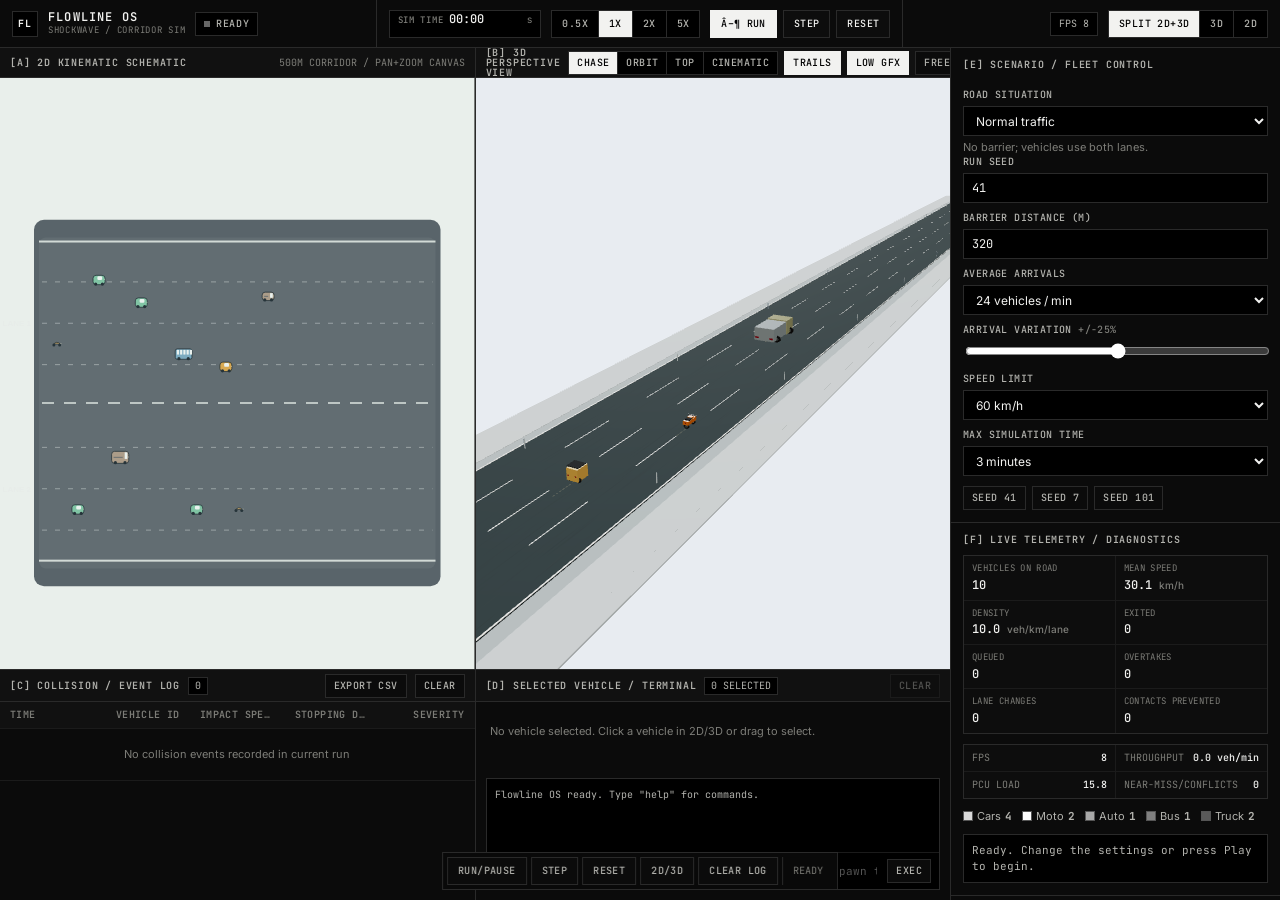
==== browser_app/index.html @ 7ba08325 "Merge monochrome OS design into main simulator workspace Remove separate landing overlay and apply t" ====
﻿<!doctype html>
<html lang="en">
<head>
  <meta charset="utf-8">
  <meta name="viewport" content="width=device-width, initial-scale=1">
  <meta name="theme-color" content="#050505">
  <meta name="description" content="Flowline vehicle traffic simulation workstation.">
  <title>Flowline - Vehicle Traffic OS</title>
  <link rel="icon" href="icon.svg" type="image/svg+xml">
  <link rel="preconnect" href="https://fonts.googleapis.com">
  <link rel="preconnect" href="https://fonts.gstatic.com" crossorigin>
  <link href="https://fonts.googleapis.com/css2?family=Inter:wght@400;500;600;700&family=JetBrains+Mono:wght@400;500;600&display=swap" rel="stylesheet">
  <link rel="stylesheet" href="styles.css">
  <link rel="stylesheet" href="microscopic.css">
  <script src="flowline-sim.js" defer></script>
  <script src="microscopic.js" defer></script>
  <script type="module" src="flowline-3d.js"></script>
  <script src="os-shell.js" defer></script>
</head>
<body class="workstation-active">
  <div class="app-shell os-shell" id="flowlineApp">
    <header class="topbar os-topbar" role="banner">
      <div class="topbar-left os-brand-cell">
        <div class="brand" aria-label="Flowline vehicle traffic studio">
          <span class="brand-mark" aria-hidden="true">FL</span>
          <div class="brand-stack">
            <span class="brand-name">FLOWLINE OS</span>
            <span class="brand-sub mono">SHOCKWAVE / CORRIDOR SIM</span>
          </div>
        </div>
        <span class="status-badge" id="microStatusBadge"><span class="status-dot" id="microStatusDot"></span><span id="microStatus">READY</span></span>
      </div>
      <div class="topbar-center os-transport-cell">
        <div class="clock-readout" aria-label="Simulated time">
          <span class="clock-label">SIM TIME</span>
          <strong id="microTime" class="mono">00:00.00</strong><span class="clock-unit">s</span>
        </div>
        <div class="segmented" role="group" aria-label="Playback speed">
          <label class="seg"><input type="radio" name="playbackSpeed" value="0.5"><span>0.5x</span></label>
          <label class="seg"><input type="radio" name="playbackSpeed" value="1" checked><span>1x</span></label>
          <label class="seg"><input type="radio" name="playbackSpeed" value="2"><span>2x</span></label>
          <label class="seg"><input type="radio" name="playbackSpeed" value="5"><span>5x</span></label>
        </div>
        <select id="microSpeed" hidden aria-hidden="true"><option value="0.5">0.5x</option><option value="1" selected>1x</option><option value="2">2x</option><option value="4">4x</option><option value="5">5x</option></select>
        <div class="transport-group">
          <button class="btn btn-primary" id="microPlay" type="button"><span id="microPlayIcon" aria-hidden="true">▶</span><span id="microPlayText">Run</span></button>
          <button class="btn btn-secondary" id="microStep" type="button" title="Step one frame">Step</button>
          <button class="btn btn-secondary" id="microReset" type="button">Reset</button>
        </div>
      </div>
      <div class="topbar-right os-view-cell">
        <div class="os-readout mono" id="osFpsReadout">FPS --</div>
        <div class="segmented" role="group" aria-label="Viewport mode">
          <button class="seg-btn is-active" id="microViewSplit" type="button" data-view="split" aria-pressed="true">Split 2D+3D</button>
          <button class="seg-btn" id="microView3d" type="button" data-view="3d" aria-pressed="false">3D</button>
          <button class="seg-btn" id="microView2d" type="button" data-view="2d" aria-pressed="false">2D</button>
        </div>
      </div>
    </header>

    <div class="workspace os-grid">
      <main class="main-stage os-main">
        <div class="viewport-upper os-viewport" id="viewportUpper">
          <section class="viewport-panel vp-2d os-cell" id="panel2d" aria-label="2D kinematic schematic">
            <div class="vp-overlay-head cell-head">
              <span class="vp-title">[A] 2D KINEMATIC SCHEMATIC</span>
              <div class="vp-controls"><span class="vp-meta mono">500M CORRIDOR / PAN+ZOOM CANVAS</span></div>
            </div>
            <div class="micro-road-wrap canvas-wrap" id="microRoadWrap">
              <canvas id="microRoad" role="img" aria-label="Two-dimensional traffic schematic."></canvas>
            </div>
          </section>
          <div class="viewport-divider" id="viewportDivider"></div>
          <section class="viewport-panel vp-3d os-cell" id="panel3d" aria-label="3D perspective view">
            <div class="vp-overlay-head cell-head">
              <span class="vp-title">[B] 3D PERSPECTIVE VIEW</span>
              <div class="vp-controls">
                <div class="segmented segmented-sm scene-3d-controls" role="group" aria-label="3D camera mode">
                  <button class="seg-btn is-active" type="button" data-3d-mode="chase" aria-pressed="true">Chase</button>
                  <button class="seg-btn" type="button" data-3d-mode="orbit" aria-pressed="false">Orbit</button>
                  <button class="seg-btn" type="button" data-3d-mode="top" aria-pressed="false">Top</button>
                  <button class="seg-btn" type="button" data-3d-mode="cinematic" aria-pressed="false">Cinematic</button>
                </div>
                <button class="btn btn-ghost-sm" type="button" data-3d-trails aria-pressed="true">Trails</button>
                <button class="btn btn-ghost-sm" type="button" data-3d-low-graphics aria-pressed="false">Low Gfx</button>
                <button class="btn btn-ghost-sm" type="button" data-3d-freeze aria-pressed="false">Freeze</button>
              </div>
            </div>
            <div class="micro-road-wrap canvas-wrap is-3d" id="microRoadWrap3d">
              <canvas id="microRoad3d" role="img" aria-label="Three-dimensional traffic perspective."></canvas>
            </div>
          </section>
        </div>

        <div class="telemetry-dock os-bottom">
          <section class="dock-panel os-cell" aria-label="Collision observation log">
            <div class="panel-head cell-head">
              <div class="panel-head-left"><span class="panel-title">[C] COLLISION / EVENT LOG</span><span class="count-badge mono" id="microCrashCount">0</span></div>
              <div class="panel-head-right">
                <button class="btn btn-ghost-sm" id="microCrashExport" type="button">Export CSV</button>
                <button class="btn btn-ghost-sm" id="microCrashClear" type="button">Clear</button>
              </div>
            </div>
            <div class="panel-body table-body">
              <table class="data-table" aria-label="Collision observation log">
                <thead><tr><th>Time</th><th>Vehicle ID</th><th>Impact Speed</th><th>Stopping Dist</th><th>Severity</th></tr></thead>
                <tbody id="microCrashVehicles"></tbody>
              </table>
              <div class="empty-row" id="microCrashEmpty">No collision events recorded in current run</div>
              <div id="microCrashReport" hidden><div id="microCrashSummary" class="sr-only"></div></div>
            </div>
          </section>
          <div class="dock-divider"></div>
          <section class="dock-panel os-cell" aria-label="Selected vehicle telemetry">
            <div class="panel-head cell-head">
              <div class="panel-head-left"><span class="panel-title">[D] SELECTED VEHICLE / TERMINAL</span><span class="count-badge mono" id="microSelectionCount">0 SELECTED</span></div>
              <div class="panel-head-right"><button class="btn btn-ghost-sm" id="microClearSelection" type="button" disabled>Clear</button></div>
            </div>
            <div class="panel-body inspector-body os-inspector-terminal">
              <div class="inspector-empty" id="microInspectorEmpty">No vehicle selected. Click a vehicle in 2D/3D or drag to select.</div>
              <div class="inspector-content" id="microInspectorContent" hidden>
                <div class="kv-grid">
                  <div class="kv"><span class="k">Vehicle</span><strong class="v mono" id="microSelectedType">—</strong></div>
                  <div class="kv"><span class="k">Lane / Strip</span><strong class="v mono" id="microSelectedLane">—</strong></div>
                  <div class="kv"><span class="k">Speed</span><strong class="v mono" id="microSelectedSpeed">—</strong></div>
                  <div class="kv"><span class="k">Acceleration</span><strong class="v mono" id="microSelectedAccel">—</strong></div>
                  <div class="kv"><span class="k">Headway</span><strong class="v mono" id="microSelectedGap">—</strong></div>
                  <div class="kv"><span class="k">TTC / SSD</span><strong class="v mono" id="microSelectedSafety">—</strong></div>
                  <div class="kv"><span class="k">Leader</span><strong class="v mono" id="microSelectedLeader">—</strong></div>
                  <div class="kv"><span class="k">State</span><strong class="v mono" id="microSelectedStatus">—</strong></div>
                </div>
                <div class="inspector-actions">
                  <label class="inline-field"><span>Requested speed</span>
                    <select id="microSelectedSpeedCap" class="field-select field-select-sm">
                      <option value="20">20 km/h</option><option value="30">30 km/h</option><option value="40">40 km/h</option><option value="50">50 km/h</option><option value="60" selected>60 km/h</option><option value="70">70 km/h</option><option value="80">80 km/h</option><option value="90">90 km/h</option><option value="100">100 km/h</option><option value="110">110 km/h</option><option value="120">120 km/h</option>
                    </select>
                  </label>
                  <button class="btn btn-secondary btn-sm" id="microApplySpeedCap" type="button" disabled>Apply</button>
                  <button class="btn btn-ghost-sm" id="microCancelSpeedCap" type="button" hidden>Cancel</button>
                </div>
                <div class="field-hint" id="microSpeedAvailability">Select a vehicle to see safe speed options.</div>
              </div>
              <div class="os-terminal" aria-label="Command terminal">
                <div class="os-terminal-log mono" id="osTerminalLog" aria-live="polite"></div>
                <div class="os-terminal-row">
                  <span class="os-terminal-prompt mono">flowline$</span>
                  <input class="os-terminal-input mono" id="osTerminalInput" type="text" spellcheck="false" autocomplete="off" placeholder="run | pause | step | reset | seed 41 | spawn truck | view 3d | clearlog">
                  <button class="btn btn-ghost-sm" id="osTerminalRun" type="button">EXEC</button>
                </div>
              </div>
            </div>
          </section>
        </div>
      </main>

      <aside class="inspector-right os-sidebar" aria-label="Parameter inspector">
        <div class="inspector-scroll">
          <section class="insp-section os-cell">
            <div class="insp-head">[E] SCENARIO / FLEET CONTROL</div>
            <label class="field-label" for="microScenario">Road situation</label>
            <select class="field-select" id="microScenario">
              <option value="busy" selected>Normal traffic</option>
              <option value="partial">One lane closed</option>
              <option value="closure">Road fully closed</option>
            </select>
            <div class="field-hint" id="microScenarioHint">No barrier; vehicles use both lanes.</div>
            <div class="field-row">
              <label class="field-label" for="microSeed">Run seed</label>
              <input class="field-input mono" id="microSeed" type="number" min="0" max="4294967295" step="1" value="41">
            </div>
            <div id="microLaneSetting">
              <label class="field-label" for="microClosedLane">Lane to close</label>
              <select class="field-select" id="microClosedLane"><option value="0">Lane 1</option><option value="1" selected>Lane 2</option></select>
            </div>
            <label class="field-label" for="microBarrierPosition">Barrier distance (m)</label>
            <input class="field-input mono" id="microBarrierPosition" type="number" min="50" max="450" step="1" value="320">
            <label class="field-label" for="microArrivalRate">Average arrivals</label>
            <select class="field-select" id="microArrivalRate">
              <option value="12">12 vehicles / min</option>
              <option value="24" selected>24 vehicles / min</option>
              <option value="36">36 vehicles / min</option>
            </select>
            <label class="field-label" for="microVariation">Arrival variation <span class="mono muted" id="microVariationValue">±25%</span></label>
            <input class="field-range" id="microVariation" type="range" min="0" max="50" step="5" value="25">
            <label class="field-label" for="microSpeedLimit">Speed limit</label>
            <select class="field-select" id="microSpeedLimit">
              <option value="40">40 km/h</option><option value="60" selected>60 km/h</option><option value="80">80 km/h</option><option value="100">100 km/h</option>
            </select>
            <label class="field-label" for="microDuration">Max simulation time</label>
            <select class="field-select" id="microDuration">
              <option value="60">1 minute</option><option value="180" selected>3 minutes</option><option value="300">5 minutes</option>
            </select>
            <div class="os-preset-row">
              <button class="btn btn-ghost-sm" type="button" data-seed-preset="41">Seed 41</button>
              <button class="btn btn-ghost-sm" type="button" data-seed-preset="7">Seed 7</button>
              <button class="btn btn-ghost-sm" type="button" data-seed-preset="101">Seed 101</button>
            </div>
          </section>

          <section class="insp-section os-cell">
            <div class="insp-head">[F] LIVE TELEMETRY / DIAGNOSTICS</div>
            <div class="telemetry-kv">
              <div class="tkv"><span>Vehicles on road</span><strong class="mono" id="microVehicleCount">0</strong></div>
              <div class="tkv"><span>Mean speed</span><strong class="mono" id="microMeanSpeed">0 <small>km/h</small></strong></div>
              <div class="tkv"><span>Density</span><strong class="mono" id="microDensity">0 <small>veh/km/lane</small></strong></div>
              <div class="tkv"><span>Exited</span><strong class="mono" id="microExited">0</strong></div>
              <div class="tkv"><span>Queued</span><strong class="mono" id="microQueue">0</strong></div>
              <div class="tkv"><span>Overtakes</span><strong class="mono" id="microOvertakes">0</strong></div>
              <div class="tkv"><span>Lane changes</span><strong class="mono" id="microLaneChanges">0</strong></div>
              <div class="tkv"><span>Contacts prevented</span><strong class="mono" id="microContacts">0</strong></div>
            </div>
            <div class="os-extra-metrics mono">
              <div><span>FPS</span><strong id="osMetricFps">--</strong></div>
              <div><span>THROUGHPUT</span><strong id="osMetricThroughput">0 veh/min</strong></div>
              <div><span>PCU LOAD</span><strong id="osMetricPcu">0</strong></div>
              <div><span>NEAR-MISS/CONFLICTS</span><strong id="osMetricConflicts">0</strong></div>
            </div>
            <div class="vehicle-mix">
              <span class="mix-item"><i class="swatch car"></i>Cars <b class="mono" id="carsCount">0</b></span>
              <span class="mix-item"><i class="swatch motorcycle"></i>Moto <b class="mono" id="motorcyclesCount">0</b></span>
              <span class="mix-item"><i class="swatch rickshaw"></i>Auto <b class="mono" id="rickshawsCount">0</b></span>
              <span class="mix-item"><i class="swatch bus"></i>Bus <b class="mono" id="busesCount">0</b></span>
              <span class="mix-item"><i class="swatch truck"></i>Truck <b class="mono" id="trucksCount">0</b></span>
            </div>
            <div class="event-readout" id="microEvent" aria-live="polite">Vehicles are ready. Press Run to start.</div>
          </section>

          <section class="insp-section os-cell">
            <div class="insp-head">[G] RISK / EXPORT</div>
            <div class="risk-row">Risk index <strong class="mono" id="microRiskIndex">0.0</strong> <span class="risk-band" id="microRiskBand">LOW</span></div>
            <p class="risk-explanation" id="microRiskExplanation" aria-live="polite"></p>
            <div class="field-grid-2">
              <label class="field-label">Speed wt<input class="field-input mono" id="microRiskSpeedWeight" type="number" min="0" max="1" step="0.05" value="0.35"></label>
              <label class="field-label">Density wt<input class="field-input mono" id="microRiskDensityWeight" type="number" min="0" max="1" step="0.05" value="0.25"></label>
              <label class="field-label">Conflict wt<input class="field-input mono" id="microRiskConflictWeight" type="number" min="0" max="1" step="0.05" value="0.25"></label>
              <label class="field-label">Crash wt<input class="field-input mono" id="microRiskCrashWeight" type="number" min="0" max="1" step="0.05" value="0.15"></label>
            </div>
            <div class="insp-actions">
              <button class="btn btn-secondary btn-sm" id="microScenarioSave" type="button">Save JSON</button>
              <label class="btn btn-secondary btn-sm" for="microScenarioLoad">Load JSON<input id="microScenarioLoad" type="file" accept="application/json,.json" hidden></label>
              <button class="btn btn-secondary btn-sm" id="microCsv" type="button">CSV</button>
              <button class="btn btn-secondary btn-sm" id="microJson" type="button">JSON</button>
            </div>
            <div class="insp-actions">
              <button class="btn btn-ghost-sm" id="microUndoPlacement" type="button" disabled>Undo move</button>
              <button class="btn btn-ghost-sm" id="microRedoPlacement" type="button" disabled>Redo move</button>
              <button class="btn btn-ghost-sm danger-text" id="microForceCrash" type="button">Force collision</button>
            </div>
            <label class="btn btn-ghost-sm" for="microVehicleImport" style="margin-top:8px;display:inline-flex">Import vehicles<input id="microVehicleImport" type="file" accept="application/json,.json" hidden></label>
            <div class="vehicle-import-report" id="microVehicleImportReport" role="status" hidden></div>
            <div id="microErrorBanner" class="error-banner" role="alert" hidden></div>
          </section>

          <section class="insp-section os-cell">
            <div class="insp-head">[H] RUN HISTORY</div>
            <div class="timeline-row">
              <span class="mono muted" id="microTimelineTime">00:00</span>
              <input id="microTimeline" class="field-range" type="range" min="0" max="0" value="0" step="1" aria-label="Simulation history">
            </div>
            <div class="timeline-markers" id="microTimelineMarkers" aria-label="Run events">
              <button type="button" class="timeline-marker marker-conflict" data-event="conflict" aria-label="First conflict" hidden>CONFLICT</button>
              <button type="button" class="timeline-marker marker-braking" data-event="braking" aria-label="First braking event" hidden>BRAKING</button>
              <button type="button" class="timeline-marker marker-crash" data-event="crash" aria-label="Crash detected" hidden disabled>CRASH</button>
            </div>
          </section>

          <details class="insp-section insp-details os-cell">
            <summary class="insp-head">[I] SCENARIO EDITOR / MODEL</summary>
            <div class="insp-details-body">
              <button class="btn btn-secondary btn-sm" id="microEditorToggle" type="button" aria-pressed="false">Editor mode</button>
              <div id="microEditorBody" hidden><p class="field-hint">Edit scenario, save/load JSON. Simulation state remains source of truth.</p></div>
              <p class="field-hint" id="microPlacementHint">Before Run, drag vehicles to reposition. Unsafe overlaps are refused.</p>
              <p class="field-hint">Simplified, uncalibrated model. Educational use only; not for engineering decisions.</p>
            </div>
          </details>
        </div>
      </aside>
    </div>

    <nav class="os-dock" aria-label="Workspace dock">
      <button class="os-dock-btn" id="osDockRun" type="button">RUN/PAUSE</button>
      <button class="os-dock-btn" id="osDockStep" type="button">STEP</button>
      <button class="os-dock-btn" id="osDockReset" type="button">RESET</button>
      <button class="os-dock-btn" id="osDockView" type="button">2D/3D</button>
      <button class="os-dock-btn" id="osDockClearLog" type="button">CLEAR LOG</button>
      <span class="os-dock-status mono" id="osDockStatus">READY</span>
    </nav>
  </div>

  <div id="microInspectorTitle" hidden></div>
  <div id="microInspectorHelp" hidden></div>
  <div id="microInspectorEmptyDetail" hidden></div>
  <div id="microInspectorContentDetail" hidden></div>
  <div id="microSelectedTypeDetail" hidden></div>
  <div id="microSelectedSpeedDetail" hidden></div>
  <div id="microSelectedLaneDetail" hidden></div>
  <div id="microSelectedGapDetail" hidden></div>
  <div id="microSelectedLeaderDetail" hidden></div>
  <div id="microSelectedStatusDetail" hidden></div>
  <button id="microThemeToggle" hidden aria-hidden="true"></button>
</body>
</html>
---- browser_app/styles.css ----
﻿/* Flowline OS workspace - tactile monochrome, 1px grid, functional controls */
:root {
  --bg: #050505;
  --surface: #0b0b0b;
  --surface-alt: #111111;
  --surface-raised: #161616;
  --border: #2a2a2a;
  --border-subtle: #1b1b1b;
  --text: #f2f2f0;
  --text-muted: #b3b3ae;
  --text-quiet: #7d7d78;
  --accent: #ffffff;
  --accent-soft: #1a1a1a;
  --warn: #ffb454;
  --warn-soft: #2a2116;
  --danger: #ff5a5a;
  --danger-soft: #2a1414;
  --ok: #7dff9a;
  --font-ui: 'Inter', -apple-system, BlinkMacSystemFont, 'Segoe UI', sans-serif;
  --font-mono: 'JetBrains Mono', ui-monospace, SFMono-Regular, Consolas, monospace;
  --radius: 0px;
}
*, *::before, *::after { box-sizing: border-box; }
html, body { height: 100%; margin: 0; overflow: hidden; background: var(--bg); color: var(--text); }
body { font: 12px/1.4 var(--font-ui); }
button, input, select { font: inherit; color: inherit; background: transparent; }
button { cursor: pointer; }
.mono { font-family: var(--font-mono); font-variant-numeric: tabular-nums; }
.muted { color: var(--text-quiet); }
.sr-only { position: absolute !important; width: 1px; height: 1px; padding: 0; margin: -1px; overflow: hidden; clip: rect(0,0,0,0); border: 0; }

.app-shell { height: 100vh; width: 100vw; display: flex; flex-direction: column; overflow: hidden; background: var(--bg); }
.topbar { height: 48px; flex-shrink: 0; display: grid; grid-template-columns: minmax(220px,1fr) auto minmax(280px,1fr); align-items: stretch; border-bottom: 1px solid var(--border); background: var(--surface); }
.topbar-left, .topbar-center, .topbar-right { display: flex; align-items: center; gap: 10px; padding: 0 12px; min-width: 0; }
.topbar-left, .topbar-center { border-right: 1px solid var(--border); }
.topbar-center { justify-content: center; }
.topbar-right { justify-content: flex-end; }
.brand { display: inline-flex; align-items: center; gap: 10px; min-width: 0; }
.brand-mark { width: 26px; height: 26px; display: inline-grid; place-items: center; border: 1px solid var(--border); background: #000; font: 700 10px/1 var(--font-mono); letter-spacing: .06em; }
.brand-stack { display: flex; flex-direction: column; line-height: 1.1; }
.brand-name { font: 600 12px/1 var(--font-mono); letter-spacing: .1em; color: var(--text); }
.brand-sub { font-size: 9px; color: var(--text-quiet); letter-spacing: .08em; margin-top: 3px; }
.status-badge { display: inline-flex; align-items: center; gap: 6px; padding: 0 8px; height: 24px; border: 1px solid var(--border); background: #000; font: 500 10px/1 var(--font-mono); letter-spacing: .06em; color: var(--text-muted); white-space: nowrap; }
.status-dot { width: 6px; height: 6px; background: #666; }
.status-badge.is-running .status-dot { background: var(--ok); box-shadow: 0 0 0 2px rgba(125,255,154,.12); }
.status-badge.is-history .status-dot { background: #fff; }
.status-badge.is-congestion .status-dot, .status-badge.is-complete .status-dot, .status-badge.is-alert .status-dot { background: var(--danger); }

.clock-readout { display: inline-flex; align-items: baseline; gap: 6px; padding: 0 8px; height: 28px; border: 1px solid var(--border); background: #000; }
.clock-label { font: 500 9px/1 var(--font-mono); letter-spacing: .08em; color: var(--text-quiet); }
.clock-readout strong { font-size: 12px; font-weight: 500; min-width: 72px; color: var(--text); }
.clock-unit { font-size: 10px; color: var(--text-quiet); }

.btn, .seg span, .seg-btn, .os-dock-btn { border: 1px solid var(--border); background: var(--surface); color: var(--text-muted); font: 500 10px/1 var(--font-mono); letter-spacing: .04em; text-transform: uppercase; }
.btn { height: 28px; padding: 0 10px; display: inline-flex; align-items: center; justify-content: center; gap: 6px; white-space: nowrap; }
.btn:hover:not(:disabled), .seg-btn:hover, .os-dock-btn:hover { color: var(--text); background: var(--surface-raised); border-color: #444; }
.btn:disabled { opacity: .4; cursor: default; }
.btn-primary { background: var(--text); color: #000; border-color: var(--text); }
.btn-primary:hover:not(:disabled) { background: #fff; color: #000; border-color: #fff; }
.btn-secondary { background: #0d0d0d; color: var(--text); }
.btn-ghost-sm { height: 24px; padding: 0 8px; }
.btn-ghost-sm[aria-pressed="true"], .btn-ghost-sm.is-active { color: #000; background: var(--text); border-color: var(--text); }
.btn-sm { height: 26px; padding: 0 8px; }
.danger-text { color: var(--danger); }
.transport-group { display: inline-flex; gap: 6px; }

.segmented { display: inline-flex; align-items: stretch; border: 1px solid var(--border); background: #000; }
.seg { position: relative; display: inline-flex; }
.seg input { position: absolute; opacity: 0; width: 0; height: 0; }
.seg span, .seg-btn { display: inline-flex; align-items: center; justify-content: center; height: 26px; padding: 0 10px; border: 0; border-right: 1px solid var(--border); background: transparent; cursor: pointer; }
.seg:last-child span, .segmented .seg-btn:last-child { border-right: 0; }
.seg input:checked + span, .seg-btn.is-active, .seg-btn[aria-pressed="true"] { background: var(--text); color: #000; }
.segmented-sm .seg-btn, .segmented-sm .seg span { height: 22px; padding: 0 8px; font-size: 10px; }
.os-readout { height: 24px; padding: 0 8px; display: inline-flex; align-items: center; border: 1px solid var(--border); background: #000; font-size: 10px; color: var(--text-muted); }

.workspace { flex: 1; min-height: 0; display: flex; overflow: hidden; }
.main-stage { flex: 1; min-width: 0; min-height: 0; display: flex; flex-direction: column; overflow: hidden; }
.viewport-upper { flex: 1 1 auto; min-height: 0; display: flex; overflow: hidden; border-bottom: 1px solid var(--border); }
.viewport-panel { flex: 1; min-width: 0; min-height: 0; display: flex; flex-direction: column; position: relative; background: #000; }
.viewport-panel.hidden { display: none; }
.viewport-divider { width: 1px; background: var(--border); flex-shrink: 0; }
.viewport-divider.hidden { display: none; }
.vp-overlay-head, .panel-head, .insp-head { background: var(--surface-alt); border-bottom: 1px solid var(--border); color: var(--text-muted); }
.vp-overlay-head { height: 30px; flex-shrink: 0; display: flex; align-items: center; justify-content: space-between; gap: 8px; padding: 0 10px; z-index: 2; }
.vp-title, .panel-title, .insp-head { font: 600 10px/1 var(--font-mono); letter-spacing: .08em; text-transform: uppercase; }
.vp-controls { display: inline-flex; align-items: center; gap: 6px; }
.vp-meta { font-size: 10px; color: var(--text-quiet); }
.canvas-wrap, .micro-road-wrap { flex: 1; min-height: 0; position: relative; overflow: hidden; background: #050505; }
#microRoad, #microRoad3d { display: block; width: 100%; height: 100%; }
#microRoad { cursor: default; touch-action: none; }
#microRoad3d { cursor: grab; touch-action: none; }
#microRoad3d:active { cursor: grabbing; }

.telemetry-dock { height: 230px; flex-shrink: 0; display: flex; min-height: 0; background: var(--surface); }
.dock-panel { flex: 1; min-width: 0; min-height: 0; display: flex; flex-direction: column; overflow: hidden; }
.dock-divider { width: 1px; background: var(--border); flex-shrink: 0; }
.panel-head { height: 32px; flex-shrink: 0; display: flex; align-items: center; justify-content: space-between; gap: 8px; padding: 0 10px; }
.panel-head-left, .panel-head-right { display: inline-flex; align-items: center; gap: 8px; }
.count-badge { display: inline-flex; align-items: center; height: 18px; padding: 0 6px; border: 1px solid var(--border); background: #000; font-size: 10px; color: var(--text-muted); }
.panel-body { flex: 1; min-height: 0; overflow: auto; }
.table-body { position: relative; overflow: auto; }
.data-table { width: 100%; border-collapse: collapse; table-layout: fixed; font-size: 11px; }
.data-table th, .data-table td { padding: 0 10px; height: 26px; border-bottom: 1px solid var(--border-subtle); text-align: left; white-space: nowrap; overflow: hidden; text-overflow: ellipsis; }
.data-table th { position: sticky; top: 0; z-index: 1; background: #111; font: 600 10px/1 var(--font-mono); color: var(--text-quiet); text-transform: uppercase; letter-spacing: .04em; }
.data-table td:not(:first-child), .data-table th:not(:first-child) { text-align: right; font-family: var(--font-mono); font-variant-numeric: tabular-nums; }
.data-table tbody tr:hover { background: #141414; }
.empty-row { padding: 18px 10px; font-size: 11px; color: var(--text-quiet); text-align: center; border-bottom: 1px solid var(--border-subtle); }
.empty-row.hidden { display: none; }

.inspector-body { padding: 10px; }
.inspector-empty { font-size: 11px; color: var(--text-quiet); padding: 12px 4px; }
.inspector-content[hidden], .inspector-empty[hidden] { display: none !important; }
.kv-grid { display: grid; grid-template-columns: 1fr 1fr; gap: 8px 12px; }
.kv { min-width: 0; }
.kv .k { display: block; font-size: 10px; color: var(--text-quiet); margin-bottom: 2px; font-family: var(--font-mono); text-transform: uppercase; letter-spacing: .04em; }
.kv .v { display: block; font-size: 12px; font-weight: 500; color: var(--text); white-space: nowrap; overflow: hidden; text-overflow: ellipsis; }
.inspector-actions { display: flex; align-items: center; gap: 8px; margin-top: 10px; flex-wrap: wrap; }
.inline-field { display: inline-flex; align-items: center; gap: 6px; font-size: 10px; color: var(--text-muted); font-family: var(--font-mono); text-transform: uppercase; }

.inspector-right { width: 330px; flex-shrink: 0; border-left: 1px solid var(--border); background: var(--surface); min-height: 0; overflow: hidden; }
.inspector-scroll { height: 100%; overflow: auto; padding-bottom: 54px; }
.insp-section { padding: 12px; border-bottom: 1px solid var(--border); }
.insp-head { padding: 0 0 10px; margin: 0; border: 0; background: transparent; }
.insp-details > summary { list-style: none; cursor: pointer; padding-bottom: 0; }
.insp-details > summary::-webkit-details-marker { display: none; }
.insp-details[open] > summary { padding-bottom: 10px; }
.insp-details-body { display: flex; flex-direction: column; gap: 8px; }
.field-label { display: block; font-size: 10px; font-weight: 500; color: var(--text-muted); margin-bottom: 4px; margin-top: 8px; font-family: var(--font-mono); text-transform: uppercase; letter-spacing: .04em; }
.field-label:first-child { margin-top: 0; }
.field-select, .field-input { width: 100%; height: 30px; padding: 0 8px; border: 1px solid var(--border); background: #000; color: var(--text); font-size: 12px; }
.field-select-sm { height: 26px; font-size: 11px; width: auto; }
.field-range { width: 100%; accent-color: #fff; }
.field-hint { margin-top: 4px; font-size: 11px; line-height: 1.4; color: var(--text-quiet); }
.field-grid-2 { display: grid; grid-template-columns: 1fr 1fr; gap: 8px; }
.field-grid-2 .field-label { margin-top: 0; }
.field-grid-2 .field-input { margin-top: 4px; }

.telemetry-kv { display: grid; grid-template-columns: 1fr 1fr; gap: 0; border: 1px solid var(--border); overflow: hidden; }
.tkv { padding: 6px 8px; border-bottom: 1px solid var(--border-subtle); border-right: 1px solid var(--border-subtle); background: #0d0d0d; }
.tkv:nth-child(2n) { border-right: 0; }
.tkv:nth-last-child(-n+2) { border-bottom: 0; }
.tkv span { display: block; font-size: 9px; color: var(--text-quiet); margin-bottom: 2px; font-family: var(--font-mono); text-transform: uppercase; letter-spacing: .04em; }
.tkv strong { font-size: 12px; font-weight: 500; color: var(--text); }
.tkv strong small { font-size: 10px; color: var(--text-quiet); font-family: var(--font-ui); }

.vehicle-mix { display: flex; flex-wrap: wrap; gap: 8px 10px; margin-top: 10px; font-size: 11px; color: var(--text-muted); }
.mix-item { display: inline-flex; align-items: center; gap: 4px; }
.swatch { width: 10px; height: 10px; border: 1px solid #555; background: #fff; }
.swatch.car { background: #d9d9d9; } .swatch.motorcycle { background: #fff; } .swatch.rickshaw { background: #a8a8a8; } .swatch.bus { background: #7f7f7f; } .swatch.truck { background: #595959; }

.event-readout { margin-top: 10px; padding: 8px; border: 1px solid var(--border); background: #000; font-size: 11px; color: var(--text-muted); line-height: 1.4; font-family: var(--font-mono); }
.event-readout.is-alert { border-color: #663333; background: #190d0d; color: #ff8a8a; }
.risk-row { font-size: 12px; color: var(--text-muted); display: flex; align-items: center; gap: 8px; }
.risk-row strong { font-size: 14px; color: var(--text); }
.risk-band { font-size: 10px; font-weight: 600; letter-spacing: .04em; padding: 1px 6px; border: 1px solid var(--border); background: #000; font-family: var(--font-mono); }
.risk-band[data-risk="moderate"] { color: #ffd089; border-color: #66502e; }
.risk-band[data-risk="high"] { color: #ff8a8a; border-color: #663333; }
.risk-explanation { margin: 6px 0 10px; font-size: 11px; color: var(--text-quiet); line-height: 1.4; }
.insp-actions { display: flex; flex-wrap: wrap; gap: 6px; margin-top: 10px; }
.timeline-row { display: flex; align-items: center; gap: 8px; }
.timeline-row .field-range { flex: 1; }
.timeline-markers { display: flex; gap: 4px; flex-wrap: wrap; margin-top: 8px; min-height: 20px; }
.timeline-marker { height: 20px; padding: 0 6px; border: 1px solid var(--border); background: #000; font: 600 10px/1 var(--font-mono); color: var(--text-muted); }
.timeline-marker.marker-conflict { color: #ffd089; border-color: #66502e; }
.timeline-marker.marker-braking { color: #ffd089; border-color: #66402a; }
.timeline-marker.marker-crash { color: #ff8a8a; border-color: #663333; }
.timeline-marker:disabled { opacity: .5; cursor: default; }

.error-banner { margin-top: 8px; padding: 8px; border: 1px solid #663333; background: #190d0d; color: #ff8a8a; font-size: 11px; font-family: var(--font-mono); }
.error-banner[hidden], .vehicle-import-report[hidden] { display: none; }
.vehicle-import-report { margin-top: 8px; padding: 8px; border: 1px solid var(--border); font-size: 11px; color: var(--text-muted); background: #000; }
.vehicle-import-report.is-alert { border-color: #66502e; background: #1a1408; color: #ffd089; }

.flowline-3d-label { position: absolute; transform: translate(-50%, -100%); padding: 2px 6px; border: 1px solid #555; background: rgba(0,0,0,.9); color: #fff; font: 11px/1.2 var(--font-mono); white-space: nowrap; pointer-events: none; }
.flowline-3d-event { position: absolute; transform: translate(-50%, -100%); padding: 2px 6px; border: 1px solid #663333; background: #190d0d; color: #ff8a8a; font: 11px/1.2 var(--font-mono); pointer-events: none; }

/* OS additions */
.os-inspector-terminal { display: flex; flex-direction: column; gap: 10px; }
.os-terminal { margin-top: auto; border: 1px solid var(--border); background: #000; }
.os-terminal-log { height: 74px; overflow: auto; padding: 8px; font-size: 10px; line-height: 1.5; color: var(--text-muted); border-bottom: 1px solid var(--border-subtle); white-space: pre-wrap; }
.os-terminal-row { display: flex; gap: 8px; align-items: center; padding: 6px 8px; }
.os-terminal-prompt { font-size: 10px; color: var(--text-quiet); }
.os-terminal-input { flex: 1; min-width: 0; height: 24px; border: 0; outline: none; background: transparent; color: var(--text); font-size: 11px; }
.os-terminal-input::placeholder { color: #555; }
.os-extra-metrics { display: grid; grid-template-columns: 1fr 1fr; gap: 1px; margin-top: 10px; border: 1px solid var(--border); background: var(--border-subtle); }
.os-extra-metrics div { display: flex; justify-content: space-between; gap: 8px; padding: 6px 8px; background: #0d0d0d; font-size: 10px; color: var(--text-quiet); }
.os-extra-metrics strong { color: var(--text); font-weight: 500; }
.os-preset-row { display: flex; gap: 6px; margin-top: 10px; flex-wrap: wrap; }
.os-dock { position: fixed; left: 50%; bottom: 10px; transform: translateX(-50%); z-index: 40; display: inline-flex; align-items: center; gap: 4px; padding: 4px; border: 1px solid var(--border); background: rgba(10,10,10,.96); backdrop-filter: blur(6px); }
.os-dock-btn { height: 28px; padding: 0 10px; }
.os-dock-status { padding: 0 10px; font-size: 10px; color: var(--text-quiet); border-left: 1px solid var(--border); height: 28px; display: inline-flex; align-items: center; }

@media (max-width: 1200px) {
  .inspector-right { width: 300px; }
  .topbar { grid-template-columns: 1fr; height: auto; }
  .topbar-left, .topbar-center, .topbar-right { border-right: 0; border-bottom: 1px solid var(--border); padding: 8px 10px; justify-content: flex-start; flex-wrap: wrap; }
  .topbar-right { border-bottom: 0; }
}
@media (max-width: 980px) {
  body { overflow: auto; }
  .app-shell { height: auto; min-height: 100vh; overflow: visible; }
  .workspace { flex-direction: column; overflow: visible; }
  .viewport-upper { min-height: 55vh; }
  .inspector-right { width: 100%; border-left: 0; border-top: 1px solid var(--border); }
  .inspector-scroll { padding-bottom: 72px; }
}
@media (max-width: 720px) {
  .viewport-upper { flex-direction: column; }
  .viewport-divider { width: 100%; height: 1px; }
  .telemetry-dock { flex-direction: column; height: auto; }
  .dock-divider { width: 100%; height: 1px; }
  .dock-panel { min-height: 180px; }
  .os-dock { width: calc(100vw - 12px); overflow-x: auto; justify-content: flex-start; }
  .os-dock-status { display: none; }
}
---- browser_app/microscopic.css ----
﻿/* Flowline OS shell compatibility: keep JS hook selectors and state classes working. */
#microCrashVehicles:empty + #microCrashEmpty { display: block; }
#microCrashVehicles:not(:empty) + #microCrashEmpty { display: none; }
.timeline-marker[hidden] { display: none !important; }
.micro-road-wrap.is-selecting #microRoad { cursor: crosshair; }
.micro-road-wrap.is-vehicle-dragging #microRoad,
.micro-road-wrap.is-barrier-dragging #microRoad { cursor: grabbing; }
.micro-road-wrap.is-vehicle-draggable #microRoad { cursor: grab; }
.micro-road-wrap.is-barrier-draggable #microRoad { cursor: ew-resize; }
.micro-road-wrap.has-selection #microRoad { cursor: pointer; }
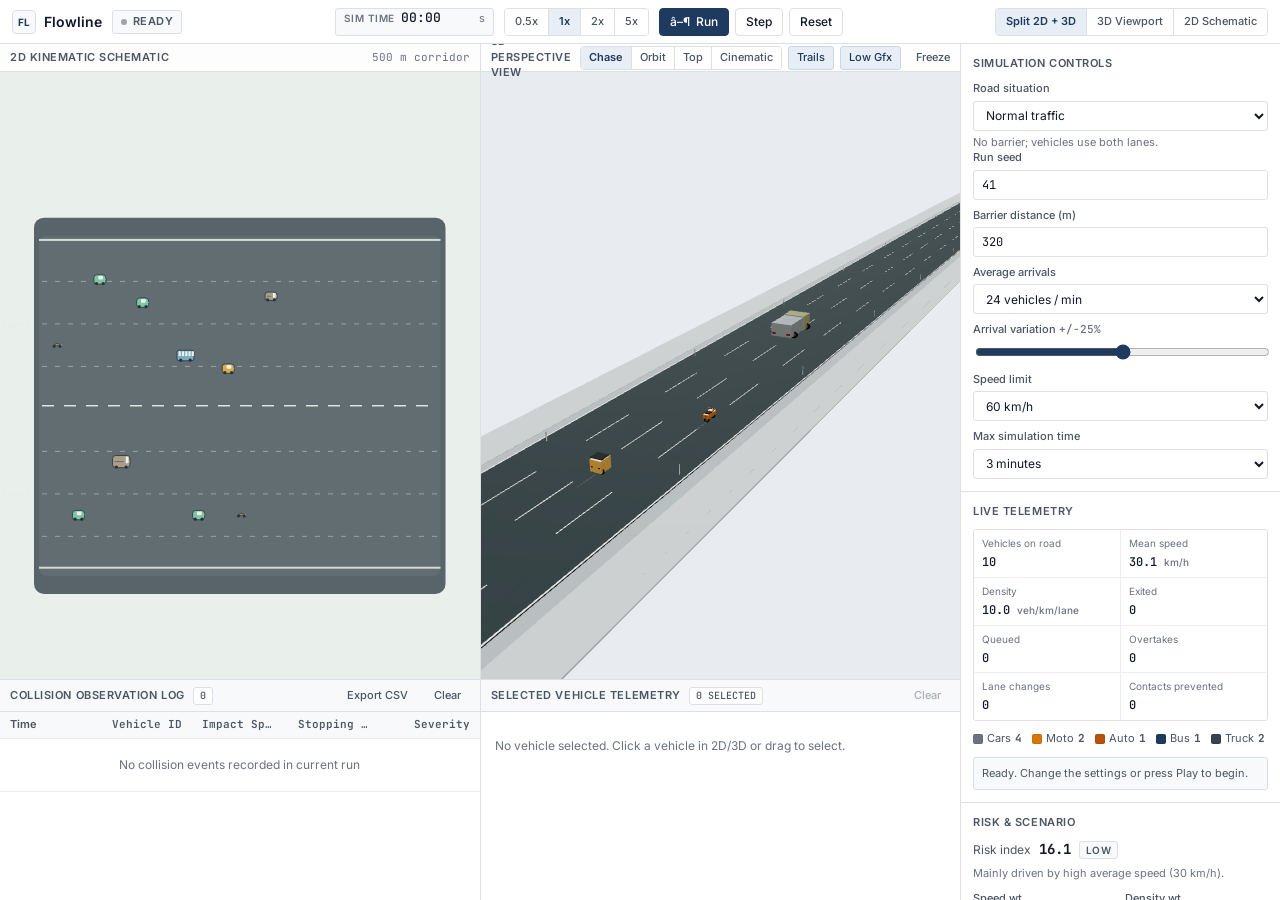
==== commit 99fa7727: "Revert "Add Flowline landing entry interface" This reverts commit 252791672a25388e0bced9f46e409a8ed2" ====
--- a/browser_app/index.html
+++ b/browser_app/index.html
@@ -3,9 +3,9 @@
 <head>
   <meta charset="utf-8">
   <meta name="viewport" content="width=device-width, initial-scale=1">
-  <meta name="theme-color" content="#050505">
+  <meta name="theme-color" content="#F4F5F7">
   <meta name="description" content="Flowline vehicle traffic simulation workstation.">
-  <title>Flowline - Vehicle Traffic OS</title>
+  <title>Flowline - Vehicle Traffic Studio</title>
   <link rel="icon" href="icon.svg" type="image/svg+xml">
   <link rel="preconnect" href="https://fonts.googleapis.com">
   <link rel="preconnect" href="https://fonts.gstatic.com" crossorigin>
@@ -15,22 +15,18 @@
   <script src="flowline-sim.js" defer></script>
   <script src="microscopic.js" defer></script>
   <script type="module" src="flowline-3d.js"></script>
-  <script src="os-shell.js" defer></script>
 </head>
-<body class="workstation-active">
-  <div class="app-shell os-shell" id="flowlineApp">
-    <header class="topbar os-topbar" role="banner">
-      <div class="topbar-left os-brand-cell">
+<body>
+  <div class="app-shell">
+    <header class="topbar" role="banner">
+      <div class="topbar-left">
         <div class="brand" aria-label="Flowline vehicle traffic studio">
           <span class="brand-mark" aria-hidden="true">FL</span>
-          <div class="brand-stack">
-            <span class="brand-name">FLOWLINE OS</span>
-            <span class="brand-sub mono">SHOCKWAVE / CORRIDOR SIM</span>
-          </div>
+          <span class="brand-name">Flowline</span>
         </div>
         <span class="status-badge" id="microStatusBadge"><span class="status-dot" id="microStatusDot"></span><span id="microStatus">READY</span></span>
       </div>
-      <div class="topbar-center os-transport-cell">
+      <div class="topbar-center">
         <div class="clock-readout" aria-label="Simulated time">
           <span class="clock-label">SIM TIME</span>
           <strong id="microTime" class="mono">00:00.00</strong><span class="clock-unit">s</span>
@@ -48,32 +44,33 @@
           <button class="btn btn-secondary" id="microReset" type="button">Reset</button>
         </div>
       </div>
-      <div class="topbar-right os-view-cell">
-        <div class="os-readout mono" id="osFpsReadout">FPS --</div>
+      <div class="topbar-right">
         <div class="segmented" role="group" aria-label="Viewport mode">
-          <button class="seg-btn is-active" id="microViewSplit" type="button" data-view="split" aria-pressed="true">Split 2D+3D</button>
-          <button class="seg-btn" id="microView3d" type="button" data-view="3d" aria-pressed="false">3D</button>
-          <button class="seg-btn" id="microView2d" type="button" data-view="2d" aria-pressed="false">2D</button>
+          <button class="seg-btn is-active" id="microViewSplit" type="button" data-view="split" aria-pressed="true">Split 2D + 3D</button>
+          <button class="seg-btn" id="microView3d" type="button" data-view="3d" aria-pressed="false">3D Viewport</button>
+          <button class="seg-btn" id="microView2d" type="button" data-view="2d" aria-pressed="false">2D Schematic</button>
         </div>
       </div>
     </header>
 
-    <div class="workspace os-grid">
-      <main class="main-stage os-main">
-        <div class="viewport-upper os-viewport" id="viewportUpper">
-          <section class="viewport-panel vp-2d os-cell" id="panel2d" aria-label="2D kinematic schematic">
-            <div class="vp-overlay-head cell-head">
-              <span class="vp-title">[A] 2D KINEMATIC SCHEMATIC</span>
-              <div class="vp-controls"><span class="vp-meta mono">500M CORRIDOR / PAN+ZOOM CANVAS</span></div>
+    <div class="workspace">
+      <main class="main-stage">
+        <div class="viewport-upper" id="viewportUpper">
+          <section class="viewport-panel vp-2d" id="panel2d" aria-label="2D kinematic schematic">
+            <div class="vp-overlay-head">
+              <span class="vp-title">2D KINEMATIC SCHEMATIC</span>
+              <div class="vp-controls">
+                <span class="vp-meta mono">500 m corridor</span>
+              </div>
             </div>
             <div class="micro-road-wrap canvas-wrap" id="microRoadWrap">
               <canvas id="microRoad" role="img" aria-label="Two-dimensional traffic schematic."></canvas>
             </div>
           </section>
           <div class="viewport-divider" id="viewportDivider"></div>
-          <section class="viewport-panel vp-3d os-cell" id="panel3d" aria-label="3D perspective view">
-            <div class="vp-overlay-head cell-head">
-              <span class="vp-title">[B] 3D PERSPECTIVE VIEW</span>
+          <section class="viewport-panel vp-3d" id="panel3d" aria-label="3D perspective view">
+            <div class="vp-overlay-head">
+              <span class="vp-title">3D PERSPECTIVE VIEW</span>
               <div class="vp-controls">
                 <div class="segmented segmented-sm scene-3d-controls" role="group" aria-label="3D camera mode">
                   <button class="seg-btn is-active" type="button" data-3d-mode="chase" aria-pressed="true">Chase</button>
@@ -92,10 +89,10 @@
           </section>
         </div>
 
-        <div class="telemetry-dock os-bottom">
-          <section class="dock-panel os-cell" aria-label="Collision observation log">
-            <div class="panel-head cell-head">
-              <div class="panel-head-left"><span class="panel-title">[C] COLLISION / EVENT LOG</span><span class="count-badge mono" id="microCrashCount">0</span></div>
+        <div class="telemetry-dock">
+          <section class="dock-panel" aria-label="Collision observation log">
+            <div class="panel-head">
+              <div class="panel-head-left"><span class="panel-title">COLLISION OBSERVATION LOG</span><span class="count-badge mono" id="microCrashCount">0</span></div>
               <div class="panel-head-right">
                 <button class="btn btn-ghost-sm" id="microCrashExport" type="button">Export CSV</button>
                 <button class="btn btn-ghost-sm" id="microCrashClear" type="button">Clear</button>
@@ -107,16 +104,18 @@
                 <tbody id="microCrashVehicles"></tbody>
               </table>
               <div class="empty-row" id="microCrashEmpty">No collision events recorded in current run</div>
-              <div id="microCrashReport" hidden><div id="microCrashSummary" class="sr-only"></div></div>
+              <div id="microCrashReport" hidden>
+                <div id="microCrashSummary" class="sr-only"></div>
+              </div>
             </div>
           </section>
           <div class="dock-divider"></div>
-          <section class="dock-panel os-cell" aria-label="Selected vehicle telemetry">
-            <div class="panel-head cell-head">
-              <div class="panel-head-left"><span class="panel-title">[D] SELECTED VEHICLE / TERMINAL</span><span class="count-badge mono" id="microSelectionCount">0 SELECTED</span></div>
+          <section class="dock-panel" aria-label="Selected vehicle telemetry">
+            <div class="panel-head">
+              <div class="panel-head-left"><span class="panel-title">SELECTED VEHICLE TELEMETRY</span><span class="count-badge mono" id="microSelectionCount">0 SELECTED</span></div>
               <div class="panel-head-right"><button class="btn btn-ghost-sm" id="microClearSelection" type="button" disabled>Clear</button></div>
             </div>
-            <div class="panel-body inspector-body os-inspector-terminal">
+            <div class="panel-body inspector-body">
               <div class="inspector-empty" id="microInspectorEmpty">No vehicle selected. Click a vehicle in 2D/3D or drag to select.</div>
               <div class="inspector-content" id="microInspectorContent" hidden>
                 <div class="kv-grid">
@@ -140,23 +139,15 @@
                 </div>
                 <div class="field-hint" id="microSpeedAvailability">Select a vehicle to see safe speed options.</div>
               </div>
-              <div class="os-terminal" aria-label="Command terminal">
-                <div class="os-terminal-log mono" id="osTerminalLog" aria-live="polite"></div>
-                <div class="os-terminal-row">
-                  <span class="os-terminal-prompt mono">flowline$</span>
-                  <input class="os-terminal-input mono" id="osTerminalInput" type="text" spellcheck="false" autocomplete="off" placeholder="run | pause | step | reset | seed 41 | spawn truck | view 3d | clearlog">
-                  <button class="btn btn-ghost-sm" id="osTerminalRun" type="button">EXEC</button>
-                </div>
-              </div>
             </div>
           </section>
         </div>
       </main>
 
-      <aside class="inspector-right os-sidebar" aria-label="Parameter inspector">
+      <aside class="inspector-right" aria-label="Parameter inspector">
         <div class="inspector-scroll">
-          <section class="insp-section os-cell">
-            <div class="insp-head">[E] SCENARIO / FLEET CONTROL</div>
+          <section class="insp-section">
+            <div class="insp-head">SIMULATION CONTROLS</div>
             <label class="field-label" for="microScenario">Road situation</label>
             <select class="field-select" id="microScenario">
               <option value="busy" selected>Normal traffic</option>
@@ -164,6 +155,7 @@
               <option value="closure">Road fully closed</option>
             </select>
             <div class="field-hint" id="microScenarioHint">No barrier; vehicles use both lanes.</div>
+
             <div class="field-row">
               <label class="field-label" for="microSeed">Run seed</label>
               <input class="field-input mono" id="microSeed" type="number" min="0" max="4294967295" step="1" value="41">
@@ -190,15 +182,10 @@
             <select class="field-select" id="microDuration">
               <option value="60">1 minute</option><option value="180" selected>3 minutes</option><option value="300">5 minutes</option>
             </select>
-            <div class="os-preset-row">
-              <button class="btn btn-ghost-sm" type="button" data-seed-preset="41">Seed 41</button>
-              <button class="btn btn-ghost-sm" type="button" data-seed-preset="7">Seed 7</button>
-              <button class="btn btn-ghost-sm" type="button" data-seed-preset="101">Seed 101</button>
-            </div>
-          </section>
-
-          <section class="insp-section os-cell">
-            <div class="insp-head">[F] LIVE TELEMETRY / DIAGNOSTICS</div>
+          </section>
+
+          <section class="insp-section">
+            <div class="insp-head">LIVE TELEMETRY</div>
             <div class="telemetry-kv">
               <div class="tkv"><span>Vehicles on road</span><strong class="mono" id="microVehicleCount">0</strong></div>
               <div class="tkv"><span>Mean speed</span><strong class="mono" id="microMeanSpeed">0 <small>km/h</small></strong></div>
@@ -209,12 +196,6 @@
               <div class="tkv"><span>Lane changes</span><strong class="mono" id="microLaneChanges">0</strong></div>
               <div class="tkv"><span>Contacts prevented</span><strong class="mono" id="microContacts">0</strong></div>
             </div>
-            <div class="os-extra-metrics mono">
-              <div><span>FPS</span><strong id="osMetricFps">--</strong></div>
-              <div><span>THROUGHPUT</span><strong id="osMetricThroughput">0 veh/min</strong></div>
-              <div><span>PCU LOAD</span><strong id="osMetricPcu">0</strong></div>
-              <div><span>NEAR-MISS/CONFLICTS</span><strong id="osMetricConflicts">0</strong></div>
-            </div>
             <div class="vehicle-mix">
               <span class="mix-item"><i class="swatch car"></i>Cars <b class="mono" id="carsCount">0</b></span>
               <span class="mix-item"><i class="swatch motorcycle"></i>Moto <b class="mono" id="motorcyclesCount">0</b></span>
@@ -225,8 +206,8 @@
             <div class="event-readout" id="microEvent" aria-live="polite">Vehicles are ready. Press Run to start.</div>
           </section>
 
-          <section class="insp-section os-cell">
-            <div class="insp-head">[G] RISK / EXPORT</div>
+          <section class="insp-section">
+            <div class="insp-head">RISK & SCENARIO</div>
             <div class="risk-row">Risk index <strong class="mono" id="microRiskIndex">0.0</strong> <span class="risk-band" id="microRiskBand">LOW</span></div>
             <p class="risk-explanation" id="microRiskExplanation" aria-live="polite"></p>
             <div class="field-grid-2">
@@ -251,8 +232,8 @@
             <div id="microErrorBanner" class="error-banner" role="alert" hidden></div>
           </section>
 
-          <section class="insp-section os-cell">
-            <div class="insp-head">[H] RUN HISTORY</div>
+          <section class="insp-section">
+            <div class="insp-head">RUN HISTORY</div>
             <div class="timeline-row">
               <span class="mono muted" id="microTimelineTime">00:00</span>
               <input id="microTimeline" class="field-range" type="range" min="0" max="0" value="0" step="1" aria-label="Simulation history">
@@ -264,11 +245,13 @@
             </div>
           </section>
 
-          <details class="insp-section insp-details os-cell">
-            <summary class="insp-head">[I] SCENARIO EDITOR / MODEL</summary>
+          <details class="insp-section insp-details">
+            <summary class="insp-head">SCENARIO EDITOR / MODEL</summary>
             <div class="insp-details-body">
               <button class="btn btn-secondary btn-sm" id="microEditorToggle" type="button" aria-pressed="false">Editor mode</button>
-              <div id="microEditorBody" hidden><p class="field-hint">Edit scenario, save/load JSON. Simulation state remains source of truth.</p></div>
+              <div id="microEditorBody" hidden>
+                <p class="field-hint">Edit scenario, save/load JSON. Simulation state remains source of truth.</p>
+              </div>
               <p class="field-hint" id="microPlacementHint">Before Run, drag vehicles to reposition. Unsafe overlaps are refused.</p>
               <p class="field-hint">Simplified, uncalibrated model. Educational use only; not for engineering decisions.</p>
             </div>
@@ -276,15 +259,6 @@
         </div>
       </aside>
     </div>
-
-    <nav class="os-dock" aria-label="Workspace dock">
-      <button class="os-dock-btn" id="osDockRun" type="button">RUN/PAUSE</button>
-      <button class="os-dock-btn" id="osDockStep" type="button">STEP</button>
-      <button class="os-dock-btn" id="osDockReset" type="button">RESET</button>
-      <button class="os-dock-btn" id="osDockView" type="button">2D/3D</button>
-      <button class="os-dock-btn" id="osDockClearLog" type="button">CLEAR LOG</button>
-      <span class="os-dock-status mono" id="osDockStatus">READY</span>
-    </nav>
   </div>
 
   <div id="microInspectorTitle" hidden></div>
--- a/browser_app/styles.css
+++ b/browser_app/styles.css
@@ -1,208 +1,180 @@
-﻿/* Flowline OS workspace - tactile monochrome, 1px grid, functional controls */
+﻿/* Flowline workstation - crisp daylight engineering UI */
 :root {
-  --bg: #050505;
-  --surface: #0b0b0b;
-  --surface-alt: #111111;
-  --surface-raised: #161616;
-  --border: #2a2a2a;
-  --border-subtle: #1b1b1b;
-  --text: #f2f2f0;
-  --text-muted: #b3b3ae;
-  --text-quiet: #7d7d78;
-  --accent: #ffffff;
-  --accent-soft: #1a1a1a;
-  --warn: #ffb454;
-  --warn-soft: #2a2116;
-  --danger: #ff5a5a;
-  --danger-soft: #2a1414;
-  --ok: #7dff9a;
+  --bg: #F4F5F7;
+  --surface: #FFFFFF;
+  --surface-alt: #F8F9FA;
+  --border: #DCDFE4;
+  --border-subtle: #ECEEF2;
+  --text: #111827;
+  --text-muted: #4B5563;
+  --text-quiet: #6B7280;
+  --accent: #1E3A5F;
+  --accent-soft: #E8EEF5;
+  --warn: #D97706;
+  --warn-soft: #FEF3C7;
+  --danger: #DC2626;
+  --danger-soft: #FEE2E2;
+  --ok: #2F6B4F;
   --font-ui: 'Inter', -apple-system, BlinkMacSystemFont, 'Segoe UI', sans-serif;
   --font-mono: 'JetBrains Mono', ui-monospace, SFMono-Regular, Consolas, monospace;
-  --radius: 0px;
+  --radius: 4px;
 }
 *, *::before, *::after { box-sizing: border-box; }
-html, body { height: 100%; margin: 0; overflow: hidden; background: var(--bg); color: var(--text); }
-body { font: 12px/1.4 var(--font-ui); }
-button, input, select { font: inherit; color: inherit; background: transparent; }
+html, body { height: 100%; margin: 0; overflow: hidden; }
+body { background: var(--bg); color: var(--text); font: 13px/1.4 var(--font-ui); }
+button, input, select { font: inherit; color: inherit; }
 button { cursor: pointer; }
 .mono { font-family: var(--font-mono); font-variant-numeric: tabular-nums; }
 .muted { color: var(--text-quiet); }
 .sr-only { position: absolute !important; width: 1px; height: 1px; padding: 0; margin: -1px; overflow: hidden; clip: rect(0,0,0,0); border: 0; }
 
-.app-shell { height: 100vh; width: 100vw; display: flex; flex-direction: column; overflow: hidden; background: var(--bg); }
-.topbar { height: 48px; flex-shrink: 0; display: grid; grid-template-columns: minmax(220px,1fr) auto minmax(280px,1fr); align-items: stretch; border-bottom: 1px solid var(--border); background: var(--surface); }
-.topbar-left, .topbar-center, .topbar-right { display: flex; align-items: center; gap: 10px; padding: 0 12px; min-width: 0; }
-.topbar-left, .topbar-center { border-right: 1px solid var(--border); }
-.topbar-center { justify-content: center; }
-.topbar-right { justify-content: flex-end; }
-.brand { display: inline-flex; align-items: center; gap: 10px; min-width: 0; }
-.brand-mark { width: 26px; height: 26px; display: inline-grid; place-items: center; border: 1px solid var(--border); background: #000; font: 700 10px/1 var(--font-mono); letter-spacing: .06em; }
-.brand-stack { display: flex; flex-direction: column; line-height: 1.1; }
-.brand-name { font: 600 12px/1 var(--font-mono); letter-spacing: .1em; color: var(--text); }
-.brand-sub { font-size: 9px; color: var(--text-quiet); letter-spacing: .08em; margin-top: 3px; }
-.status-badge { display: inline-flex; align-items: center; gap: 6px; padding: 0 8px; height: 24px; border: 1px solid var(--border); background: #000; font: 500 10px/1 var(--font-mono); letter-spacing: .06em; color: var(--text-muted); white-space: nowrap; }
-.status-dot { width: 6px; height: 6px; background: #666; }
-.status-badge.is-running .status-dot { background: var(--ok); box-shadow: 0 0 0 2px rgba(125,255,154,.12); }
-.status-badge.is-history .status-dot { background: #fff; }
+.app-shell { height: 100vh; width: 100vw; display: flex; flex-direction: column; overflow: hidden; }
+.topbar { height: 44px; flex-shrink: 0; display: flex; align-items: center; justify-content: space-between; gap: 12px; padding: 0 12px; background: var(--surface); border-bottom: 1px solid var(--border); }
+.topbar-left, .topbar-center, .topbar-right { display: flex; align-items: center; gap: 10px; }
+.topbar-center { flex: 1; justify-content: center; min-width: 0; }
+.brand { display: inline-flex; align-items: center; gap: 8px; font-size: 14px; font-weight: 600; color: var(--text); }
+.brand-mark { display: inline-flex; align-items: center; justify-content: center; width: 24px; height: 24px; border: 1px solid var(--border); border-radius: 4px; background: var(--surface-alt); font-size: 10px; font-weight: 700; color: var(--accent); letter-spacing: 0.04em; }
+.status-badge { display: inline-flex; align-items: center; gap: 6px; padding: 0 8px; height: 24px; border: 1px solid var(--border); border-radius: 3px; background: var(--surface-alt); font-size: 11px; font-weight: 600; letter-spacing: 0.04em; color: var(--text-muted); white-space: nowrap; }
+.status-dot { width: 6px; height: 6px; border-radius: 50%; background: #9CA3AF; }
+.status-badge.is-running .status-dot { background: var(--ok); }
+.status-badge.is-history .status-dot { background: var(--accent); }
 .status-badge.is-congestion .status-dot, .status-badge.is-complete .status-dot, .status-badge.is-alert .status-dot { background: var(--danger); }
 
-.clock-readout { display: inline-flex; align-items: baseline; gap: 6px; padding: 0 8px; height: 28px; border: 1px solid var(--border); background: #000; }
-.clock-label { font: 500 9px/1 var(--font-mono); letter-spacing: .08em; color: var(--text-quiet); }
-.clock-readout strong { font-size: 12px; font-weight: 500; min-width: 72px; color: var(--text); }
-.clock-unit { font-size: 10px; color: var(--text-quiet); }
+.clock-readout { display: inline-flex; align-items: baseline; gap: 6px; padding: 0 8px; height: 28px; border: 1px solid var(--border); border-radius: 3px; background: var(--surface-alt); }
+.clock-label { font-size: 10px; font-weight: 600; letter-spacing: 0.05em; color: var(--text-quiet); }
+.clock-readout strong { font-size: 13px; font-weight: 500; color: var(--text); min-width: 72px; }
+.clock-unit { font-size: 11px; color: var(--text-quiet); }
 
-.btn, .seg span, .seg-btn, .os-dock-btn { border: 1px solid var(--border); background: var(--surface); color: var(--text-muted); font: 500 10px/1 var(--font-mono); letter-spacing: .04em; text-transform: uppercase; }
-.btn { height: 28px; padding: 0 10px; display: inline-flex; align-items: center; justify-content: center; gap: 6px; white-space: nowrap; }
-.btn:hover:not(:disabled), .seg-btn:hover, .os-dock-btn:hover { color: var(--text); background: var(--surface-raised); border-color: #444; }
-.btn:disabled { opacity: .4; cursor: default; }
-.btn-primary { background: var(--text); color: #000; border-color: var(--text); }
-.btn-primary:hover:not(:disabled) { background: #fff; color: #000; border-color: #fff; }
-.btn-secondary { background: #0d0d0d; color: var(--text); }
-.btn-ghost-sm { height: 24px; padding: 0 8px; }
-.btn-ghost-sm[aria-pressed="true"], .btn-ghost-sm.is-active { color: #000; background: var(--text); border-color: var(--text); }
-.btn-sm { height: 26px; padding: 0 8px; }
+.btn { height: 28px; padding: 0 10px; border: 1px solid var(--border); border-radius: var(--radius); background: var(--surface); font-size: 12px; font-weight: 500; line-height: 1; display: inline-flex; align-items: center; justify-content: center; gap: 6px; white-space: nowrap; }
+.btn:hover:not(:disabled) { background: var(--surface-alt); }
+.btn:disabled { opacity: 0.45; cursor: default; }
+.btn-primary { background: var(--accent); border-color: var(--accent); color: #fff; }
+.btn-primary:hover:not(:disabled) { filter: brightness(1.08); background: var(--accent); }
+.btn-secondary { background: var(--surface); color: var(--text); }
+.btn-ghost-sm { height: 24px; padding: 0 8px; border: 1px solid transparent; border-radius: 3px; background: transparent; font-size: 11px; color: var(--text-muted); }
+.btn-ghost-sm:hover { background: var(--surface-alt); border-color: var(--border); }
+.btn-ghost-sm[aria-pressed="true"], .btn-ghost-sm.is-active { color: var(--accent); background: var(--accent-soft); border-color: #C9D6E3; }
+.btn-sm { height: 26px; font-size: 11px; padding: 0 8px; }
 .danger-text { color: var(--danger); }
 .transport-group { display: inline-flex; gap: 6px; }
 
-.segmented { display: inline-flex; align-items: stretch; border: 1px solid var(--border); background: #000; }
+.segmented { display: inline-flex; align-items: stretch; border: 1px solid var(--border); border-radius: var(--radius); overflow: hidden; background: var(--surface); }
 .seg { position: relative; display: inline-flex; }
 .seg input { position: absolute; opacity: 0; width: 0; height: 0; }
-.seg span, .seg-btn { display: inline-flex; align-items: center; justify-content: center; height: 26px; padding: 0 10px; border: 0; border-right: 1px solid var(--border); background: transparent; cursor: pointer; }
+.seg span, .seg-btn { display: inline-flex; align-items: center; justify-content: center; height: 26px; padding: 0 10px; font-size: 11px; font-weight: 500; color: var(--text-muted); background: var(--surface); border: 0; border-right: 1px solid var(--border); cursor: pointer; }
 .seg:last-child span, .segmented .seg-btn:last-child { border-right: 0; }
-.seg input:checked + span, .seg-btn.is-active, .seg-btn[aria-pressed="true"] { background: var(--text); color: #000; }
-.segmented-sm .seg-btn, .segmented-sm .seg span { height: 22px; padding: 0 8px; font-size: 10px; }
-.os-readout { height: 24px; padding: 0 8px; display: inline-flex; align-items: center; border: 1px solid var(--border); background: #000; font-size: 10px; color: var(--text-muted); }
+.seg input:checked + span, .seg-btn.is-active, .seg-btn[aria-pressed="true"] { background: var(--accent-soft); color: var(--accent); font-weight: 600; }
+.segmented-sm .seg-btn, .segmented-sm .seg span { height: 22px; padding: 0 8px; font-size: 11px; }
 
 .workspace { flex: 1; min-height: 0; display: flex; overflow: hidden; }
 .main-stage { flex: 1; min-width: 0; min-height: 0; display: flex; flex-direction: column; overflow: hidden; }
 .viewport-upper { flex: 1 1 auto; min-height: 0; display: flex; overflow: hidden; border-bottom: 1px solid var(--border); }
-.viewport-panel { flex: 1; min-width: 0; min-height: 0; display: flex; flex-direction: column; position: relative; background: #000; }
+.viewport-panel { flex: 1; min-width: 0; min-height: 0; display: flex; flex-direction: column; position: relative; background: #E8ECF1; }
 .viewport-panel.hidden { display: none; }
 .viewport-divider { width: 1px; background: var(--border); flex-shrink: 0; }
 .viewport-divider.hidden { display: none; }
-.vp-overlay-head, .panel-head, .insp-head { background: var(--surface-alt); border-bottom: 1px solid var(--border); color: var(--text-muted); }
-.vp-overlay-head { height: 30px; flex-shrink: 0; display: flex; align-items: center; justify-content: space-between; gap: 8px; padding: 0 10px; z-index: 2; }
-.vp-title, .panel-title, .insp-head { font: 600 10px/1 var(--font-mono); letter-spacing: .08em; text-transform: uppercase; }
+.vp-overlay-head { height: 28px; flex-shrink: 0; display: flex; align-items: center; justify-content: space-between; gap: 8px; padding: 0 10px; background: rgba(255,255,255,0.92); border-bottom: 1px solid var(--border); z-index: 2; }
+.vp-title { font-size: 11px; font-weight: 600; letter-spacing: 0.05em; text-transform: uppercase; color: var(--text-muted); }
 .vp-controls { display: inline-flex; align-items: center; gap: 6px; }
-.vp-meta { font-size: 10px; color: var(--text-quiet); }
-.canvas-wrap, .micro-road-wrap { flex: 1; min-height: 0; position: relative; overflow: hidden; background: #050505; }
+.vp-meta { font-size: 11px; color: var(--text-quiet); }
+.canvas-wrap, .micro-road-wrap { flex: 1; min-height: 0; position: relative; overflow: hidden; background: #E8ECF1; }
 #microRoad, #microRoad3d { display: block; width: 100%; height: 100%; }
 #microRoad { cursor: default; touch-action: none; }
 #microRoad3d { cursor: grab; touch-action: none; }
 #microRoad3d:active { cursor: grabbing; }
 
-.telemetry-dock { height: 230px; flex-shrink: 0; display: flex; min-height: 0; background: var(--surface); }
+.telemetry-dock { height: 220px; flex-shrink: 0; display: flex; min-height: 0; background: var(--surface); }
 .dock-panel { flex: 1; min-width: 0; min-height: 0; display: flex; flex-direction: column; overflow: hidden; }
 .dock-divider { width: 1px; background: var(--border); flex-shrink: 0; }
-.panel-head { height: 32px; flex-shrink: 0; display: flex; align-items: center; justify-content: space-between; gap: 8px; padding: 0 10px; }
+.panel-head { height: 32px; flex-shrink: 0; display: flex; align-items: center; justify-content: space-between; gap: 8px; padding: 0 10px; background: var(--surface-alt); border-bottom: 1px solid var(--border); }
 .panel-head-left, .panel-head-right { display: inline-flex; align-items: center; gap: 8px; }
-.count-badge { display: inline-flex; align-items: center; height: 18px; padding: 0 6px; border: 1px solid var(--border); background: #000; font-size: 10px; color: var(--text-muted); }
+.panel-title { font-size: 11px; font-weight: 600; letter-spacing: 0.05em; text-transform: uppercase; color: var(--text-muted); }
+.count-badge { display: inline-flex; align-items: center; height: 18px; padding: 0 6px; border: 1px solid var(--border); border-radius: 3px; background: var(--surface); font-size: 10px; font-weight: 500; color: var(--text-muted); }
 .panel-body { flex: 1; min-height: 0; overflow: auto; }
 .table-body { position: relative; overflow: auto; }
-.data-table { width: 100%; border-collapse: collapse; table-layout: fixed; font-size: 11px; }
+.data-table { width: 100%; border-collapse: collapse; table-layout: fixed; font-size: 12px; }
 .data-table th, .data-table td { padding: 0 10px; height: 26px; border-bottom: 1px solid var(--border-subtle); text-align: left; white-space: nowrap; overflow: hidden; text-overflow: ellipsis; }
-.data-table th { position: sticky; top: 0; z-index: 1; background: #111; font: 600 10px/1 var(--font-mono); color: var(--text-quiet); text-transform: uppercase; letter-spacing: .04em; }
+.data-table th { position: sticky; top: 0; z-index: 1; background: var(--surface-alt); font-size: 11px; font-weight: 600; color: var(--text-muted); }
 .data-table td:not(:first-child), .data-table th:not(:first-child) { text-align: right; font-family: var(--font-mono); font-variant-numeric: tabular-nums; }
-.data-table tbody tr:hover { background: #141414; }
-.empty-row { padding: 18px 10px; font-size: 11px; color: var(--text-quiet); text-align: center; border-bottom: 1px solid var(--border-subtle); }
+.data-table tbody tr:hover { background: #F9FAFB; }
+.empty-row { padding: 18px 10px; font-size: 12px; color: var(--text-quiet); text-align: center; border-bottom: 1px solid var(--border-subtle); }
 .empty-row.hidden { display: none; }
 
 .inspector-body { padding: 10px; }
-.inspector-empty { font-size: 11px; color: var(--text-quiet); padding: 12px 4px; }
+.inspector-empty { font-size: 12px; color: var(--text-quiet); padding: 16px 4px; }
 .inspector-content[hidden], .inspector-empty[hidden] { display: none !important; }
 .kv-grid { display: grid; grid-template-columns: 1fr 1fr; gap: 8px 12px; }
 .kv { min-width: 0; }
-.kv .k { display: block; font-size: 10px; color: var(--text-quiet); margin-bottom: 2px; font-family: var(--font-mono); text-transform: uppercase; letter-spacing: .04em; }
+.kv .k { display: block; font-size: 11px; color: var(--text-muted); margin-bottom: 2px; }
 .kv .v { display: block; font-size: 12px; font-weight: 500; color: var(--text); white-space: nowrap; overflow: hidden; text-overflow: ellipsis; }
 .inspector-actions { display: flex; align-items: center; gap: 8px; margin-top: 10px; flex-wrap: wrap; }
-.inline-field { display: inline-flex; align-items: center; gap: 6px; font-size: 10px; color: var(--text-muted); font-family: var(--font-mono); text-transform: uppercase; }
+.inline-field { display: inline-flex; align-items: center; gap: 6px; font-size: 11px; color: var(--text-muted); }
 
-.inspector-right { width: 330px; flex-shrink: 0; border-left: 1px solid var(--border); background: var(--surface); min-height: 0; overflow: hidden; }
-.inspector-scroll { height: 100%; overflow: auto; padding-bottom: 54px; }
+.inspector-right { width: 320px; flex-shrink: 0; border-left: 1px solid var(--border); background: var(--surface); min-height: 0; overflow: hidden; }
+.inspector-scroll { height: 100%; overflow: auto; }
 .insp-section { padding: 12px; border-bottom: 1px solid var(--border); }
-.insp-head { padding: 0 0 10px; margin: 0; border: 0; background: transparent; }
-.insp-details > summary { list-style: none; cursor: pointer; padding-bottom: 0; }
+.insp-head { font-size: 11px; font-weight: 600; letter-spacing: 0.05em; text-transform: uppercase; color: var(--text-muted); margin-bottom: 10px; }
+.insp-details > summary { list-style: none; cursor: pointer; margin-bottom: 0; }
 .insp-details > summary::-webkit-details-marker { display: none; }
-.insp-details[open] > summary { padding-bottom: 10px; }
+.insp-details[open] > summary { margin-bottom: 10px; }
 .insp-details-body { display: flex; flex-direction: column; gap: 8px; }
-.field-label { display: block; font-size: 10px; font-weight: 500; color: var(--text-muted); margin-bottom: 4px; margin-top: 8px; font-family: var(--font-mono); text-transform: uppercase; letter-spacing: .04em; }
+.field-label { display: block; font-size: 11px; font-weight: 500; color: var(--text-muted); margin-bottom: 4px; margin-top: 8px; }
 .field-label:first-child { margin-top: 0; }
-.field-select, .field-input { width: 100%; height: 30px; padding: 0 8px; border: 1px solid var(--border); background: #000; color: var(--text); font-size: 12px; }
+.field-select, .field-input { width: 100%; height: 30px; padding: 0 8px; border: 1px solid var(--border); border-radius: 3px; background: var(--surface); color: var(--text); font-size: 12px; }
 .field-select-sm { height: 26px; font-size: 11px; width: auto; }
-.field-range { width: 100%; accent-color: #fff; }
+.field-range { width: 100%; accent-color: var(--accent); }
 .field-hint { margin-top: 4px; font-size: 11px; line-height: 1.4; color: var(--text-quiet); }
 .field-grid-2 { display: grid; grid-template-columns: 1fr 1fr; gap: 8px; }
 .field-grid-2 .field-label { margin-top: 0; }
 .field-grid-2 .field-input { margin-top: 4px; }
 
-.telemetry-kv { display: grid; grid-template-columns: 1fr 1fr; gap: 0; border: 1px solid var(--border); overflow: hidden; }
-.tkv { padding: 6px 8px; border-bottom: 1px solid var(--border-subtle); border-right: 1px solid var(--border-subtle); background: #0d0d0d; }
+.telemetry-kv { display: grid; grid-template-columns: 1fr 1fr; gap: 0; border: 1px solid var(--border); border-radius: 3px; overflow: hidden; }
+.tkv { padding: 6px 8px; border-bottom: 1px solid var(--border-subtle); border-right: 1px solid var(--border-subtle); background: var(--surface); }
 .tkv:nth-child(2n) { border-right: 0; }
 .tkv:nth-last-child(-n+2) { border-bottom: 0; }
-.tkv span { display: block; font-size: 9px; color: var(--text-quiet); margin-bottom: 2px; font-family: var(--font-mono); text-transform: uppercase; letter-spacing: .04em; }
+.tkv span { display: block; font-size: 10px; color: var(--text-quiet); margin-bottom: 2px; }
 .tkv strong { font-size: 12px; font-weight: 500; color: var(--text); }
 .tkv strong small { font-size: 10px; color: var(--text-quiet); font-family: var(--font-ui); }
 
 .vehicle-mix { display: flex; flex-wrap: wrap; gap: 8px 10px; margin-top: 10px; font-size: 11px; color: var(--text-muted); }
 .mix-item { display: inline-flex; align-items: center; gap: 4px; }
-.swatch { width: 10px; height: 10px; border: 1px solid #555; background: #fff; }
-.swatch.car { background: #d9d9d9; } .swatch.motorcycle { background: #fff; } .swatch.rickshaw { background: #a8a8a8; } .swatch.bus { background: #7f7f7f; } .swatch.truck { background: #595959; }
+.swatch { width: 10px; height: 10px; border-radius: 2px; border: 1px solid rgba(0,0,0,0.08); }
+.swatch.car { background: #6B7280; } .swatch.motorcycle { background: #D97706; } .swatch.rickshaw { background: #B45309; } .swatch.bus { background: #1E3A5F; } .swatch.truck { background: #374151; }
 
-.event-readout { margin-top: 10px; padding: 8px; border: 1px solid var(--border); background: #000; font-size: 11px; color: var(--text-muted); line-height: 1.4; font-family: var(--font-mono); }
-.event-readout.is-alert { border-color: #663333; background: #190d0d; color: #ff8a8a; }
+.event-readout { margin-top: 10px; padding: 8px; border: 1px solid var(--border); border-radius: 3px; background: var(--surface-alt); font-size: 11px; color: var(--text-muted); line-height: 1.4; }
+.event-readout.is-alert { border-color: #F1CACA; background: #FDF5F5; color: #991B1B; }
 .risk-row { font-size: 12px; color: var(--text-muted); display: flex; align-items: center; gap: 8px; }
 .risk-row strong { font-size: 14px; color: var(--text); }
-.risk-band { font-size: 10px; font-weight: 600; letter-spacing: .04em; padding: 1px 6px; border: 1px solid var(--border); background: #000; font-family: var(--font-mono); }
-.risk-band[data-risk="moderate"] { color: #ffd089; border-color: #66502e; }
-.risk-band[data-risk="high"] { color: #ff8a8a; border-color: #663333; }
+.risk-band { font-size: 10px; font-weight: 600; letter-spacing: 0.04em; padding: 1px 6px; border: 1px solid var(--border); border-radius: 3px; background: var(--surface-alt); }
+.risk-band[data-risk="moderate"] { color: #92400E; border-color: #FDE68A; background: #FFFBEB; }
+.risk-band[data-risk="high"] { color: #991B1B; border-color: #FECACA; background: #FEF2F2; }
 .risk-explanation { margin: 6px 0 10px; font-size: 11px; color: var(--text-quiet); line-height: 1.4; }
 .insp-actions { display: flex; flex-wrap: wrap; gap: 6px; margin-top: 10px; }
 .timeline-row { display: flex; align-items: center; gap: 8px; }
 .timeline-row .field-range { flex: 1; }
 .timeline-markers { display: flex; gap: 4px; flex-wrap: wrap; margin-top: 8px; min-height: 20px; }
-.timeline-marker { height: 20px; padding: 0 6px; border: 1px solid var(--border); background: #000; font: 600 10px/1 var(--font-mono); color: var(--text-muted); }
-.timeline-marker.marker-conflict { color: #ffd089; border-color: #66502e; }
-.timeline-marker.marker-braking { color: #ffd089; border-color: #66402a; }
-.timeline-marker.marker-crash { color: #ff8a8a; border-color: #663333; }
-.timeline-marker:disabled { opacity: .5; cursor: default; }
+.timeline-marker { height: 20px; padding: 0 6px; border: 1px solid var(--border); border-radius: 3px; background: var(--surface); font-size: 10px; font-weight: 600; color: var(--text-muted); }
+.timeline-marker.marker-conflict { color: #92400E; border-color: #FDE68A; background: #FFFBEB; }
+.timeline-marker.marker-braking { color: #92400E; border-color: #FED7AA; background: #FFF7ED; }
+.timeline-marker.marker-crash { color: var(--danger); border-color: #FECACA; background: #FEF2F2; }
+.timeline-marker:disabled { opacity: 0.5; cursor: default; }
 
-.error-banner { margin-top: 8px; padding: 8px; border: 1px solid #663333; background: #190d0d; color: #ff8a8a; font-size: 11px; font-family: var(--font-mono); }
+.error-banner { margin-top: 8px; padding: 8px; border: 1px solid #FECACA; border-radius: 3px; background: #FEF2F2; color: #991B1B; font-size: 11px; }
 .error-banner[hidden], .vehicle-import-report[hidden] { display: none; }
-.vehicle-import-report { margin-top: 8px; padding: 8px; border: 1px solid var(--border); font-size: 11px; color: var(--text-muted); background: #000; }
-.vehicle-import-report.is-alert { border-color: #66502e; background: #1a1408; color: #ffd089; }
+.vehicle-import-report { margin-top: 8px; padding: 8px; border: 1px solid var(--border); border-radius: 3px; font-size: 11px; color: var(--text-muted); background: var(--surface-alt); }
+.vehicle-import-report.is-alert { border-color: #FDE68A; background: #FFFBEB; color: #92400E; }
 
-.flowline-3d-label { position: absolute; transform: translate(-50%, -100%); padding: 2px 6px; border: 1px solid #555; background: rgba(0,0,0,.9); color: #fff; font: 11px/1.2 var(--font-mono); white-space: nowrap; pointer-events: none; }
-.flowline-3d-event { position: absolute; transform: translate(-50%, -100%); padding: 2px 6px; border: 1px solid #663333; background: #190d0d; color: #ff8a8a; font: 11px/1.2 var(--font-mono); pointer-events: none; }
+.flowline-3d-label { position: absolute; transform: translate(-50%, -100%); padding: 2px 6px; border: 1px solid var(--border); border-radius: 3px; background: rgba(255,255,255,0.96); color: var(--text); font: 11px/1.2 var(--font-mono); font-variant-numeric: tabular-nums; white-space: nowrap; pointer-events: none; box-shadow: 0 1px 2px rgba(0,0,0,0.06); }
+.flowline-3d-event { position: absolute; transform: translate(-50%, -100%); padding: 2px 6px; border: 1px solid #FECACA; border-radius: 3px; background: #FEF2F2; color: var(--danger); font: 11px/1.2 var(--font-mono); pointer-events: none; }
 
-/* OS additions */
-.os-inspector-terminal { display: flex; flex-direction: column; gap: 10px; }
-.os-terminal { margin-top: auto; border: 1px solid var(--border); background: #000; }
-.os-terminal-log { height: 74px; overflow: auto; padding: 8px; font-size: 10px; line-height: 1.5; color: var(--text-muted); border-bottom: 1px solid var(--border-subtle); white-space: pre-wrap; }
-.os-terminal-row { display: flex; gap: 8px; align-items: center; padding: 6px 8px; }
-.os-terminal-prompt { font-size: 10px; color: var(--text-quiet); }
-.os-terminal-input { flex: 1; min-width: 0; height: 24px; border: 0; outline: none; background: transparent; color: var(--text); font-size: 11px; }
-.os-terminal-input::placeholder { color: #555; }
-.os-extra-metrics { display: grid; grid-template-columns: 1fr 1fr; gap: 1px; margin-top: 10px; border: 1px solid var(--border); background: var(--border-subtle); }
-.os-extra-metrics div { display: flex; justify-content: space-between; gap: 8px; padding: 6px 8px; background: #0d0d0d; font-size: 10px; color: var(--text-quiet); }
-.os-extra-metrics strong { color: var(--text); font-weight: 500; }
-.os-preset-row { display: flex; gap: 6px; margin-top: 10px; flex-wrap: wrap; }
-.os-dock { position: fixed; left: 50%; bottom: 10px; transform: translateX(-50%); z-index: 40; display: inline-flex; align-items: center; gap: 4px; padding: 4px; border: 1px solid var(--border); background: rgba(10,10,10,.96); backdrop-filter: blur(6px); }
-.os-dock-btn { height: 28px; padding: 0 10px; }
-.os-dock-status { padding: 0 10px; font-size: 10px; color: var(--text-quiet); border-left: 1px solid var(--border); height: 28px; display: inline-flex; align-items: center; }
-
-@media (max-width: 1200px) {
-  .inspector-right { width: 300px; }
-  .topbar { grid-template-columns: 1fr; height: auto; }
-  .topbar-left, .topbar-center, .topbar-right { border-right: 0; border-bottom: 1px solid var(--border); padding: 8px 10px; justify-content: flex-start; flex-wrap: wrap; }
-  .topbar-right { border-bottom: 0; }
-}
-@media (max-width: 980px) {
+@media (max-width: 1100px) {
   body { overflow: auto; }
   .app-shell { height: auto; min-height: 100vh; overflow: visible; }
   .workspace { flex-direction: column; overflow: visible; }
-  .viewport-upper { min-height: 55vh; }
+  .viewport-upper { min-height: 60vh; }
   .inspector-right { width: 100%; border-left: 0; border-top: 1px solid var(--border); }
-  .inspector-scroll { padding-bottom: 72px; }
+  .topbar { height: auto; padding: 8px 12px; flex-wrap: wrap; }
+  .topbar-center { order: 3; width: 100%; justify-content: flex-start; flex-wrap: wrap; }
 }
 @media (max-width: 720px) {
   .viewport-upper { flex-direction: column; }
@@ -210,6 +182,4 @@
   .telemetry-dock { flex-direction: column; height: auto; }
   .dock-divider { width: 100%; height: 1px; }
   .dock-panel { min-height: 180px; }
-  .os-dock { width: calc(100vw - 12px); overflow-x: auto; justify-content: flex-start; }
-  .os-dock-status { display: none; }
 }
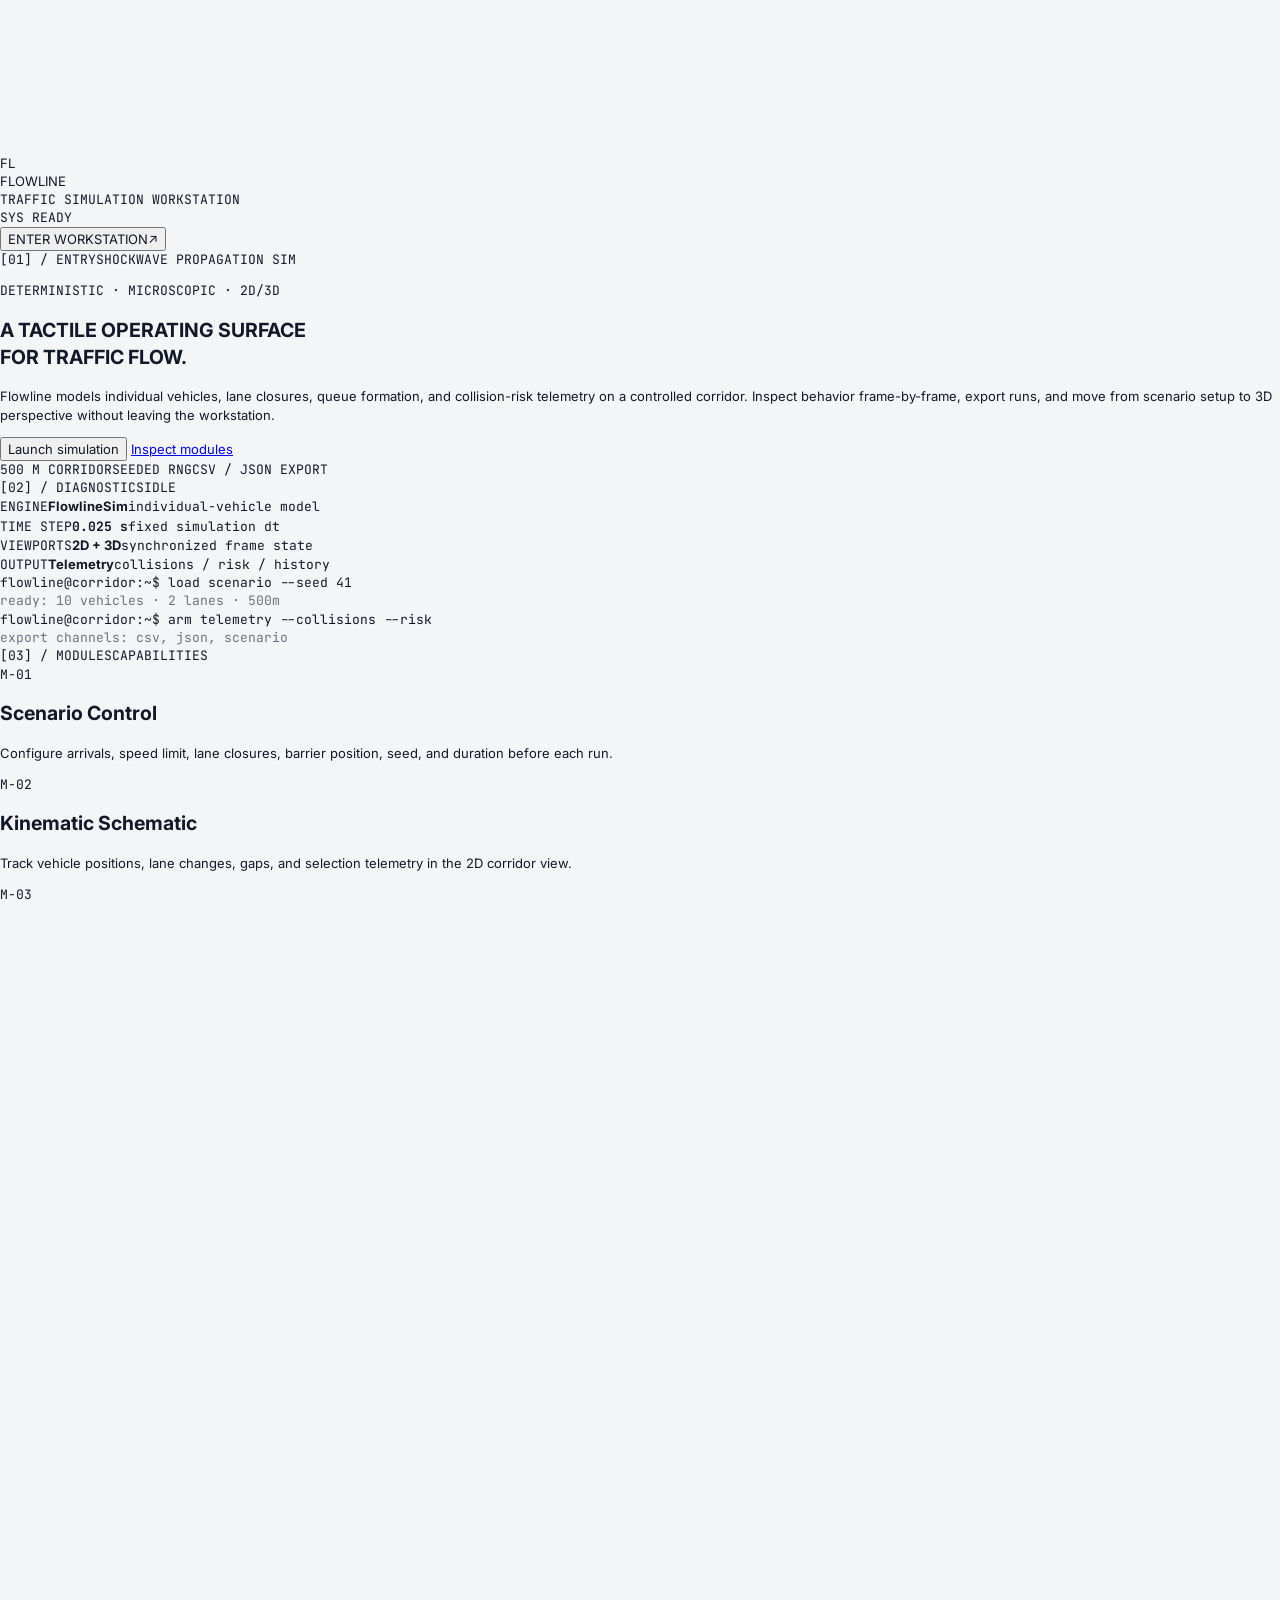
==== commit 40bc7aad: "Revert "Restore hidden inspector hook elements" This reverts commit bdffd50ee52233e3c3a8ff58f6efd90c" ====
--- a/browser_app/index.html
+++ b/browser_app/index.html
@@ -12,12 +12,110 @@
   <link href="https://fonts.googleapis.com/css2?family=Inter:wght@400;500;600;700&family=JetBrains+Mono:wght@400;500;600&display=swap" rel="stylesheet">
   <link rel="stylesheet" href="styles.css">
   <link rel="stylesheet" href="microscopic.css">
+  <link rel="stylesheet" href="landing.css">
   <script src="flowline-sim.js" defer></script>
   <script src="microscopic.js" defer></script>
   <script type="module" src="flowline-3d.js"></script>
+  <script src="landing.js" defer></script>
 </head>
 <body>
-  <div class="app-shell">
+  <div class="landing-shell" id="flowlineLanding" aria-label="Flowline entry interface">
+    <div class="landing-grid-bg" aria-hidden="true"></div>
+    <canvas class="landing-plume" id="landingPlume" aria-hidden="true"></canvas>
+
+    <header class="landing-topbar">
+      <div class="landing-brand">
+        <span class="landing-mark" aria-hidden="true">FL</span>
+        <div>
+          <div class="landing-wordmark">FLOWLINE</div>
+          <div class="landing-sub mono">TRAFFIC SIMULATION WORKSTATION</div>
+        </div>
+      </div>
+      <div class="landing-topstatus mono" id="landingClock">SYS READY</div>
+      <button class="landing-enter-btn" id="landingEnter" type="button"><span>ENTER WORKSTATION</span><span aria-hidden="true">↗</span></button>
+    </header>
+
+    <main class="landing-main">
+      <section class="landing-hero landing-cell">
+        <div class="landing-cell-head mono"><span>[01] / ENTRY</span><span>SHOCKWAVE PROPAGATION SIM</span></div>
+        <p class="landing-eyebrow mono">DETERMINISTIC · MICROSCOPIC · 2D/3D</p>
+        <h1 class="landing-title">A TACTILE OPERATING SURFACE<br>FOR TRAFFIC FLOW.</h1>
+        <p class="landing-lede">Flowline models individual vehicles, lane closures, queue formation, and collision-risk telemetry on a controlled corridor. Inspect behavior frame-by-frame, export runs, and move from scenario setup to 3D perspective without leaving the workstation.</p>
+        <div class="landing-actions">
+          <button class="landing-action primary" id="landingLaunch" type="button">Launch simulation</button>
+          <a class="landing-action" href="#landing-modules">Inspect modules</a>
+        </div>
+        <div class="landing-hero-meta mono">
+          <span>500 M CORRIDOR</span><span>SEEDED RNG</span><span>CSV / JSON EXPORT</span>
+        </div>
+      </section>
+
+      <section class="landing-cell landing-diagnostics" aria-label="System diagnostics">
+        <div class="landing-cell-head mono"><span>[02] / DIAGNOSTICS</span><span id="landingDiagState">IDLE</span></div>
+        <div class="diag-grid">
+          <div class="diag-item"><span class="diag-k mono">ENGINE</span><strong class="diag-v">FlowlineSim</strong><span class="diag-s mono">individual-vehicle model</span></div>
+          <div class="diag-item"><span class="diag-k mono">TIME STEP</span><strong class="diag-v mono">0.025 s</strong><span class="diag-s mono">fixed simulation dt</span></div>
+          <div class="diag-item"><span class="diag-k mono">VIEWPORTS</span><strong class="diag-v">2D + 3D</strong><span class="diag-s mono">synchronized frame state</span></div>
+          <div class="diag-item"><span class="diag-k mono">OUTPUT</span><strong class="diag-v">Telemetry</strong><span class="diag-s mono">collisions / risk / history</span></div>
+        </div>
+        <div class="diag-terminal mono" aria-label="Boot log">
+          <div class="diag-line"><span class="diag-prompt">flowline@corridor:~$</span> load scenario --seed 41</div>
+          <div class="diag-line muted">ready: 10 vehicles · 2 lanes · 500m</div>
+          <div class="diag-line"><span class="diag-prompt">flowline@corridor:~$</span> arm telemetry --collisions --risk</div>
+          <div class="diag-line muted">export channels: csv, json, scenario</div>
+        </div>
+      </section>
+
+      <section class="landing-cell landing-modules" id="landing-modules" aria-label="Modules">
+        <div class="landing-cell-head mono"><span>[03] / MODULES</span><span>CAPABILITIES</span></div>
+        <div class="module-grid">
+          <article class="module-card"><span class="module-idx mono">M-01</span><h2>Scenario Control</h2><p>Configure arrivals, speed limit, lane closures, barrier position, seed, and duration before each run.</p></article>
+          <article class="module-card"><span class="module-idx mono">M-02</span><h2>Kinematic Schematic</h2><p>Track vehicle positions, lane changes, gaps, and selection telemetry in the 2D corridor view.</p></article>
+          <article class="module-card"><span class="module-idx mono">M-03</span><h2>3D Perspective</h2><p>Inspect the same simulation state through chase, orbit, top, and cinematic camera modes.</p></article>
+          <article class="module-card"><span class="module-idx mono">M-04</span><h2>Collision Log</h2><p>Record impact time, vehicle identity, impact speed, stopping distance, severity, and export CSV.</p></article>
+        </div>
+      </section>
+
+      <section class="landing-cell landing-mix" aria-label="Vehicle mix">
+        <div class="landing-cell-head mono"><span>[04] / FLEET</span><span>HETEROGENEOUS MIX</span></div>
+        <div class="mix-grid">
+          <div class="mix-card"><span class="mix-name">Car</span><span class="mix-meta mono">45% · 1.0 PCU</span></div>
+          <div class="mix-card"><span class="mix-name">Motorcycle</span><span class="mix-meta mono">24% · 0.5 PCU</span></div>
+          <div class="mix-card"><span class="mix-name">Auto-rickshaw</span><span class="mix-meta mono">13% · 0.8 PCU</span></div>
+          <div class="mix-card"><span class="mix-name">Bus</span><span class="mix-meta mono">8% · 3.0 PCU</span></div>
+          <div class="mix-card"><span class="mix-name">Truck</span><span class="mix-meta mono">10% · 3.5 PCU</span></div>
+        </div>
+      </section>
+
+      <section class="landing-cell landing-lab" aria-label="Lab workflow">
+        <div class="landing-cell-head mono"><span>[05] / LAB</span><span>RUN WORKFLOW</span></div>
+        <ol class="lab-steps">
+          <li><span class="lab-n mono">01</span><div><strong>Set scenario</strong><p>Choose road situation, seed, arrivals, speed limit, and barrier.</p></div></li>
+          <li><span class="lab-n mono">02</span><div><strong>Run / step</strong><p>Execute continuously or advance frame-by-frame for inspection.</p></div></li>
+          <li><span class="lab-n mono">03</span><div><strong>Audit telemetry</strong><p>Inspect selected vehicle, risk, collision records, and timeline markers.</p></div></li>
+          <li><span class="lab-n mono">04</span><div><strong>Export evidence</strong><p>Save scenario JSON, run JSON, or collision CSV for review.</p></div></li>
+        </ol>
+      </section>
+
+      <section class="landing-cell landing-contact" aria-label="Entry">
+        <div class="landing-cell-head mono"><span>[06] / TERMINAL</span><span>SESSION ENTRY</span></div>
+        <div class="contact-terminal mono">
+          <div><span class="diag-prompt">flowline@local:~$</span> open workstation --mode split</div>
+          <div class="muted">preserving simulation state, hooks, and deterministic behavior</div>
+          <div><span class="diag-prompt">flowline@local:~$</span> <span class="landing-caret" aria-hidden="true">_</span></div>
+        </div>
+        <button class="landing-action primary landing-enter-wide" id="landingEnterBottom" type="button">Enter Flowline Workstation</button>
+      </section>
+    </main>
+
+    <nav class="landing-dock mono" aria-label="Landing dock">
+      <a href="#landing-modules">Modules</a>
+      <a href="#top" data-landing-top>Top</a>
+      <button type="button" id="landingDockEnter">Enter</button>
+    </nav>
+  </div>
+
+  <div class="app-shell" id="flowlineApp" hidden>
     <header class="topbar" role="banner">
       <div class="topbar-left">
         <div class="brand" aria-label="Flowline vehicle traffic studio">
@@ -261,16 +359,6 @@
     </div>
   </div>
 
-  <div id="microInspectorTitle" hidden></div>
-  <div id="microInspectorHelp" hidden></div>
-  <div id="microInspectorEmptyDetail" hidden></div>
-  <div id="microInspectorContentDetail" hidden></div>
-  <div id="microSelectedTypeDetail" hidden></div>
-  <div id="microSelectedSpeedDetail" hidden></div>
-  <div id="microSelectedLaneDetail" hidden></div>
-  <div id="microSelectedGapDetail" hidden></div>
-  <div id="microSelectedLeaderDetail" hidden></div>
-  <div id="microSelectedStatusDetail" hidden></div>
   <button id="microThemeToggle" hidden aria-hidden="true"></button>
 </body>
 </html>
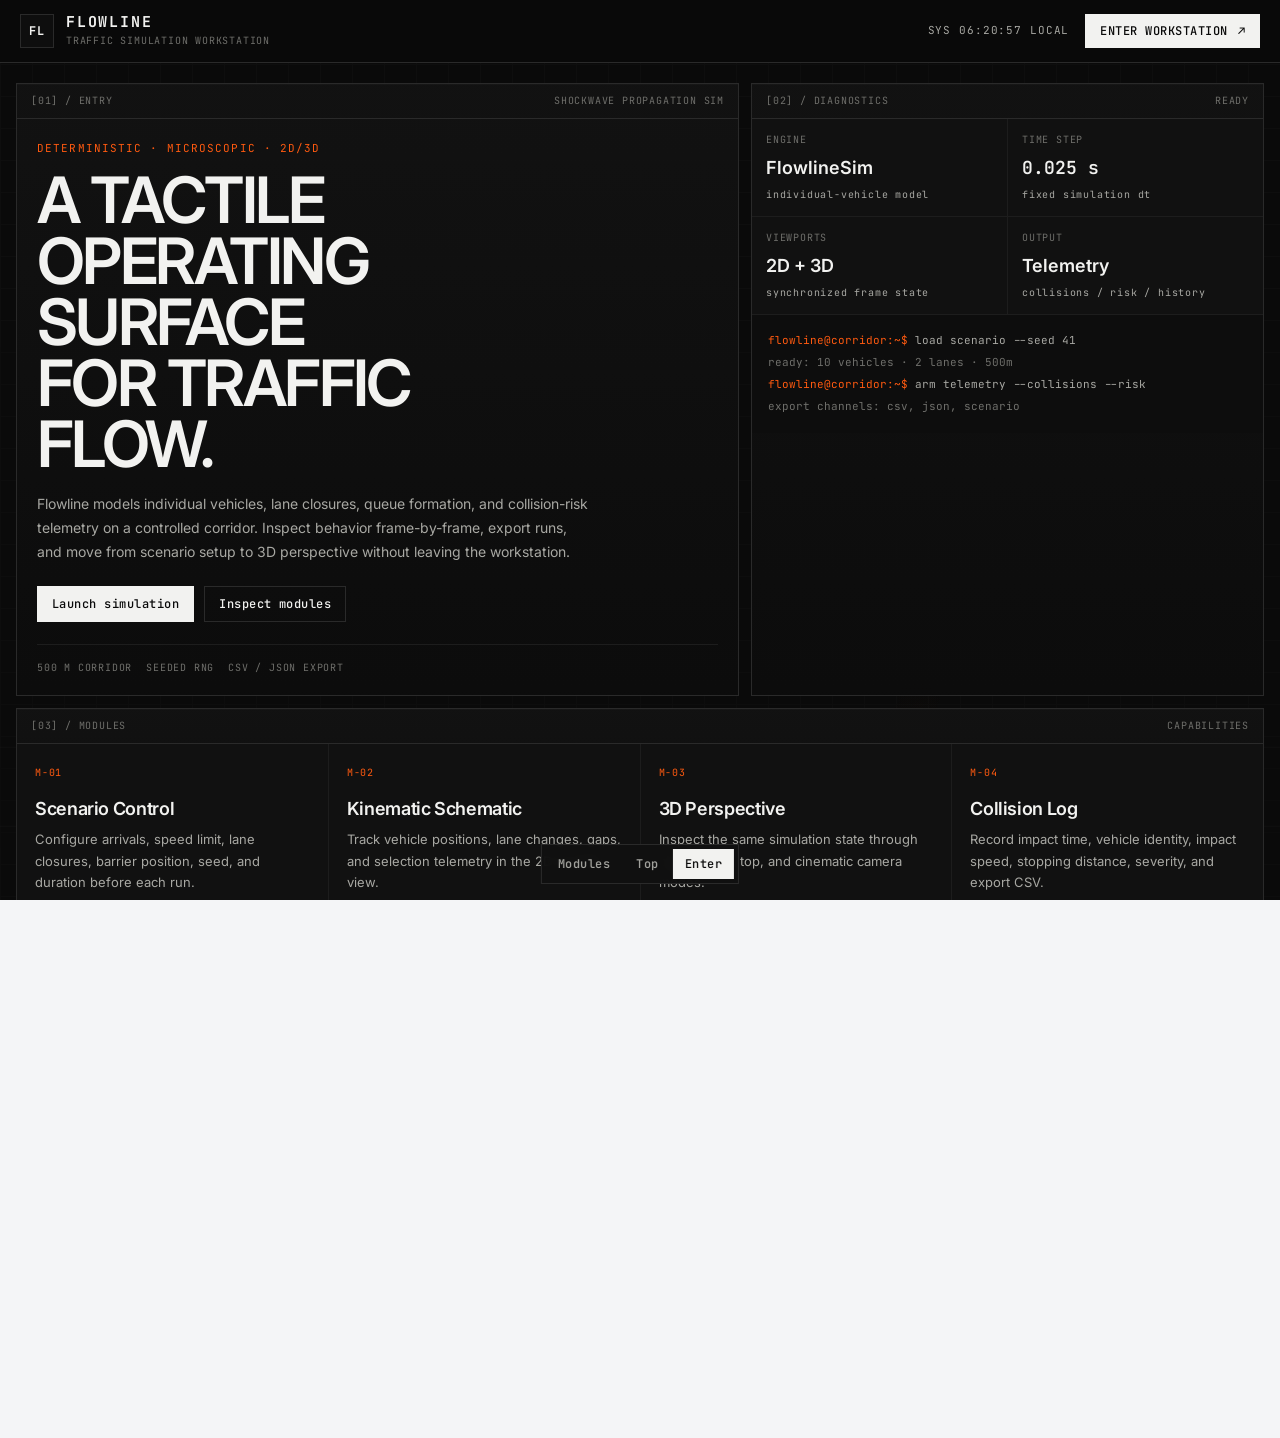
==== commit 74177f50: "Revert "Merge monochrome OS design into main simulator workspace" This reverts commit 7ba08325c74406" ====
--- a/browser_app/index.html
+++ b/browser_app/index.html
@@ -359,6 +359,16 @@
     </div>
   </div>
 
+  <div id="microInspectorTitle" hidden></div>
+  <div id="microInspectorHelp" hidden></div>
+  <div id="microInspectorEmptyDetail" hidden></div>
+  <div id="microInspectorContentDetail" hidden></div>
+  <div id="microSelectedTypeDetail" hidden></div>
+  <div id="microSelectedSpeedDetail" hidden></div>
+  <div id="microSelectedLaneDetail" hidden></div>
+  <div id="microSelectedGapDetail" hidden></div>
+  <div id="microSelectedLeaderDetail" hidden></div>
+  <div id="microSelectedStatusDetail" hidden></div>
   <button id="microThemeToggle" hidden aria-hidden="true"></button>
 </body>
 </html>
--- a/browser_app/styles.css
+++ b/browser_app/styles.css
@@ -21,6 +21,9 @@
 }
 *, *::before, *::after { box-sizing: border-box; }
 html, body { height: 100%; margin: 0; overflow: hidden; }
+body.workstation-active { overflow: hidden; }
+body:not(.workstation-active) { overflow: auto; }
+body:not(.workstation-active) .app-shell#flowlineApp { display: none; }
 body { background: var(--bg); color: var(--text); font: 13px/1.4 var(--font-ui); }
 button, input, select { font: inherit; color: inherit; }
 button { cursor: pointer; }
--- a/browser_app/microscopic.css
+++ b/browser_app/microscopic.css
@@ -1,10 +1,10 @@
-﻿/* Flowline OS shell compatibility: keep JS hook selectors and state classes working. */
-#microCrashVehicles:empty + #microCrashEmpty { display: block; }
-#microCrashVehicles:not(:empty) + #microCrashEmpty { display: none; }
-.timeline-marker[hidden] { display: none !important; }
+﻿/* Microscopic compat: keep JS-hooked classes stable while workstation CSS drives layout */
 .micro-road-wrap.is-selecting #microRoad { cursor: crosshair; }
 .micro-road-wrap.is-vehicle-dragging #microRoad,
 .micro-road-wrap.is-barrier-dragging #microRoad { cursor: grabbing; }
 .micro-road-wrap.is-vehicle-draggable #microRoad { cursor: grab; }
 .micro-road-wrap.is-barrier-draggable #microRoad { cursor: ew-resize; }
 .micro-road-wrap.has-selection #microRoad { cursor: pointer; }
+.timeline-marker[hidden] { display: none !important; }
+#microCrashVehicles:empty + #microCrashEmpty { display: block; }
+#microCrashVehicles:not(:empty) + #microCrashEmpty { display: none; }
--- a/browser_app/landing.css
+++ b/browser_app/landing.css
@@ -0,0 +1,159 @@
+﻿/* Flowline landing — tactile monochrome operating surface. Isolated from simulation styles. */
+:root {
+  --l-bg: #0a0a0a;
+  --l-surface: #111111;
+  --l-surface-2: #161616;
+  --l-line: #2a2a2a;
+  --l-line-soft: #1d1d1d;
+  --l-text: #f2f2f0;
+  --l-muted: #a8a8a3;
+  --l-dim: #6f6f6b;
+  --l-accent: #ff5a10;
+  --l-accent-soft: rgba(255,90,16,0.12);
+  --l-mono: 'JetBrains Mono', ui-monospace, SFMono-Regular, Consolas, monospace;
+  --l-ui: 'Inter', -apple-system, BlinkMacSystemFont, 'Segoe UI', sans-serif;
+}
+.landing-shell {
+  position: relative;
+  min-height: 100vh;
+  background: var(--l-bg);
+  color: var(--l-text);
+  font-family: var(--l-ui);
+  overflow-x: hidden;
+  border-bottom: 1px solid var(--l-line);
+}
+.landing-shell[hidden] { display: none !important; }
+.landing-grid-bg {
+  position: absolute; inset: 0; pointer-events: none;
+  background-image:
+    linear-gradient(var(--l-line-soft) 1px, transparent 1px),
+    linear-gradient(90deg, var(--l-line-soft) 1px, transparent 1px);
+  background-size: 32px 32px;
+  mask-image: linear-gradient(to bottom, rgba(0,0,0,.55), rgba(0,0,0,.2));
+  opacity: .45;
+}
+.landing-plume {
+  position: absolute; inset: 0; width: 100%; height: 100%; pointer-events: none; opacity: .55;
+}
+.landing-topbar {
+  position: sticky; top: 0; z-index: 30;
+  display: grid; grid-template-columns: 1fr auto auto; gap: 16px; align-items: center;
+  padding: 14px 20px;
+  background: rgba(10,10,10,.88); backdrop-filter: blur(8px);
+  border-bottom: 1px solid var(--l-line);
+}
+.landing-brand { display: flex; align-items: center; gap: 12px; min-width: 0; }
+.landing-mark {
+  width: 34px; height: 34px; display: inline-grid; place-items: center;
+  border: 1px solid var(--l-line); background: #0e0e0e; color: var(--l-text);
+  font: 700 12px/1 var(--l-mono); letter-spacing: .06em;
+}
+.landing-wordmark { font: 700 15px/1 var(--l-mono); letter-spacing: .12em; }
+.landing-sub { margin-top: 4px; font-size: 10px; color: var(--l-dim); letter-spacing: .08em; }
+.landing-topstatus { font-size: 11px; color: var(--l-muted); letter-spacing: .08em; white-space: nowrap; }
+.landing-enter-btn, .landing-action, .landing-dock button, .landing-dock a {
+  font: 500 12px/1 var(--l-mono); letter-spacing: .04em; text-decoration: none;
+}
+.landing-enter-btn {
+  display: inline-flex; gap: 10px; align-items: center; padding: 10px 14px;
+  color: #0a0a0a; background: var(--l-text); border: 1px solid var(--l-text); cursor: pointer;
+}
+.landing-enter-btn:hover { background: #fff; }
+.landing-main {
+  position: relative; z-index: 1;
+  width: min(1400px, calc(100vw - 32px)); margin: 0 auto; padding: 20px 0 88px;
+  display: grid; grid-template-columns: repeat(12, 1fr); gap: 12px;
+}
+.landing-cell {
+  background: linear-gradient(180deg, rgba(18,18,18,.96), rgba(12,12,12,.96));
+  border: 1px solid var(--l-line); min-width: 0;
+  box-shadow: inset 0 1px 0 rgba(255,255,255,.02);
+}
+.landing-cell-head {
+  display: flex; justify-content: space-between; gap: 12px;
+  padding: 10px 14px; border-bottom: 1px solid var(--l-line);
+  font-size: 10px; color: var(--l-dim); letter-spacing: .08em; text-transform: uppercase;
+}
+.landing-hero { grid-column: span 7; padding-bottom: 20px; }
+.landing-diagnostics { grid-column: span 5; }
+.landing-modules { grid-column: span 12; }
+.landing-mix { grid-column: span 5; }
+.landing-lab { grid-column: span 4; }
+.landing-contact { grid-column: span 3; }
+.landing-eyebrow { margin: 22px 20px 0; font-size: 11px; color: var(--l-accent); letter-spacing: .1em; }
+.landing-title {
+  margin: 14px 20px 0; font: 600 clamp(34px,5vw,68px)/.95 var(--l-ui);
+  letter-spacing: -.04em; max-width: 11ch;
+}
+.landing-lede { margin: 18px 20px 0; max-width: 62ch; font-size: 14px; line-height: 1.7; color: var(--l-muted); }
+.landing-actions { display: flex; flex-wrap: wrap; gap: 10px; margin: 22px 20px 0; }
+.landing-action {
+  display: inline-flex; align-items: center; justify-content: center; padding: 11px 14px;
+  border: 1px solid var(--l-line); background: transparent; color: var(--l-text); cursor: pointer;
+}
+.landing-action:hover { border-color: #555; background: #151515; }
+.landing-action.primary { background: var(--l-text); color: #0a0a0a; border-color: var(--l-text); }
+.landing-action.primary:hover { background: #fff; }
+.landing-hero-meta {
+  display: flex; flex-wrap: wrap; gap: 14px; margin: 22px 20px 0; padding-top: 16px;
+  border-top: 1px solid var(--l-line-soft); font-size: 10px; color: var(--l-dim); letter-spacing: .08em;
+}
+.diag-grid { display: grid; grid-template-columns: repeat(2,1fr); gap: 1px; background: var(--l-line-soft); border-bottom: 1px solid var(--l-line-soft); }
+.diag-item { background: #111; padding: 14px; min-width: 0; }
+.diag-k, .diag-s { display: block; font-size: 10px; color: var(--l-dim); letter-spacing: .08em; }
+.diag-v { display: block; margin: 8px 0; font-size: 18px; font-weight: 600; color: var(--l-text); }
+.diag-s { color: var(--l-muted); }
+.diag-terminal, .contact-terminal {
+  padding: 16px; font-size: 11px; line-height: 1.8; color: var(--l-muted); background: #0d0d0d;
+}
+.diag-line + .diag-line { margin-top: 2px; }
+.diag-prompt { color: var(--l-accent); }
+.diag-terminal .muted, .contact-terminal .muted { color: var(--l-dim); }
+.module-grid { display: grid; grid-template-columns: repeat(4,1fr); gap: 1px; background: var(--l-line-soft); }
+.module-card { background: #111; padding: 18px; min-height: 180px; }
+.module-idx { display: inline-block; margin-bottom: 18px; font-size: 10px; color: var(--l-accent); letter-spacing: .08em; }
+.module-card h2 { margin: 0 0 10px; font-size: 18px; line-height: 1.2; font-weight: 600; letter-spacing: -.02em; }
+.module-card p, .lab-steps p { margin: 0; font-size: 13px; line-height: 1.65; color: var(--l-muted); }
+.mix-grid { display: grid; gap: 1px; background: var(--l-line-soft); }
+.mix-card { display: flex; justify-content: space-between; gap: 12px; padding: 14px 16px; background: #111; }
+.mix-name { font-size: 14px; font-weight: 500; }
+.mix-meta { font-size: 10px; color: var(--l-dim); letter-spacing: .06em; }
+.lab-steps { list-style: none; margin: 0; padding: 0; display: grid; gap: 1px; background: var(--l-line-soft); }
+.lab-steps li { display: grid; grid-template-columns: 42px 1fr; gap: 12px; padding: 14px 16px; background: #111; }
+.lab-n { color: var(--l-accent); font-size: 10px; letter-spacing: .08em; padding-top: 2px; }
+.lab-steps strong { display: block; margin-bottom: 4px; font-size: 13px; font-weight: 600; }
+.landing-contact { display: flex; flex-direction: column; }
+.contact-terminal { flex: 1; border-bottom: 1px solid var(--l-line-soft); }
+.landing-enter-wide { margin: 14px; width: calc(100% - 28px); }
+.landing-caret { color: var(--l-accent); animation: landing-blink 1s steps(1) infinite; }
+@keyframes landing-blink { 50% { opacity: 0; } }
+.landing-dock {
+  position: fixed; left: 50%; bottom: 16px; transform: translateX(-50%); z-index: 40;
+  display: inline-flex; gap: 2px; padding: 4px; background: rgba(16,16,16,.94);
+  border: 1px solid var(--l-line); backdrop-filter: blur(8px);
+}
+.landing-dock a, .landing-dock button {
+  padding: 9px 12px; color: var(--l-muted); background: transparent; border: 0; cursor: pointer;
+}
+.landing-dock a:hover, .landing-dock button:hover { color: var(--l-text); background: #181818; }
+.landing-dock button { color: #0a0a0a; background: var(--l-text); }
+.landing-dock button:hover { background: #fff; color: #000; }
+#flowlineApp[hidden] { display: none !important; }
+@media (max-width: 1100px) {
+  .landing-hero,.landing-diagnostics,.landing-mix,.landing-lab,.landing-contact { grid-column: span 12; }
+  .module-grid { grid-template-columns: repeat(2,1fr); }
+}
+@media (max-width: 720px) {
+  .landing-topbar { grid-template-columns: 1fr auto; grid-template-areas: "brand enter" "status status"; }
+  .landing-brand { grid-area: brand; }
+  .landing-enter-btn { grid-area: enter; }
+  .landing-topstatus { grid-area: status; }
+  .landing-main { width: min(100vw - 20px, 1400px); gap: 10px; padding-bottom: 92px; }
+  .landing-title { max-width: 12ch; }
+  .diag-grid,.module-grid { grid-template-columns: 1fr; }
+  .landing-dock { width: calc(100vw - 20px); justify-content: space-between; }
+  .landing-dock a,.landing-dock button { flex: 1; text-align: center; }
+}
+@media (prefers-reduced-motion: reduce) {
+  .landing-caret { animation: none; }
+}
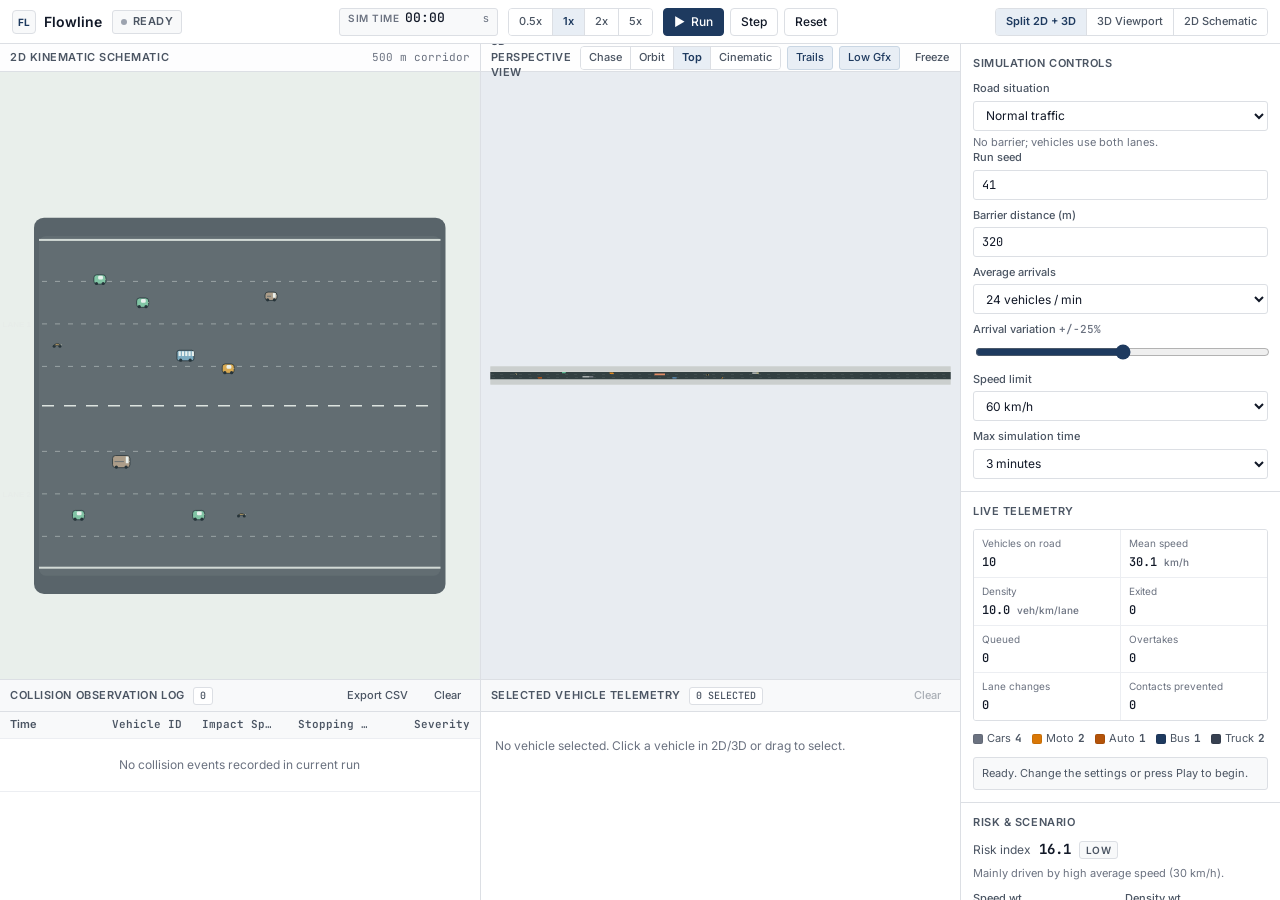
==== commit f283e34e: "Default 3D viewport to top orthographic 2D replica Make Top the default 3D mode with orthographic na" ====
--- a/browser_app/index.html
+++ b/browser_app/index.html
@@ -12,110 +12,12 @@
   <link href="https://fonts.googleapis.com/css2?family=Inter:wght@400;500;600;700&family=JetBrains+Mono:wght@400;500;600&display=swap" rel="stylesheet">
   <link rel="stylesheet" href="styles.css">
   <link rel="stylesheet" href="microscopic.css">
-  <link rel="stylesheet" href="landing.css">
   <script src="flowline-sim.js" defer></script>
   <script src="microscopic.js" defer></script>
   <script type="module" src="flowline-3d.js"></script>
-  <script src="landing.js" defer></script>
 </head>
 <body>
-  <div class="landing-shell" id="flowlineLanding" aria-label="Flowline entry interface">
-    <div class="landing-grid-bg" aria-hidden="true"></div>
-    <canvas class="landing-plume" id="landingPlume" aria-hidden="true"></canvas>
-
-    <header class="landing-topbar">
-      <div class="landing-brand">
-        <span class="landing-mark" aria-hidden="true">FL</span>
-        <div>
-          <div class="landing-wordmark">FLOWLINE</div>
-          <div class="landing-sub mono">TRAFFIC SIMULATION WORKSTATION</div>
-        </div>
-      </div>
-      <div class="landing-topstatus mono" id="landingClock">SYS READY</div>
-      <button class="landing-enter-btn" id="landingEnter" type="button"><span>ENTER WORKSTATION</span><span aria-hidden="true">↗</span></button>
-    </header>
-
-    <main class="landing-main">
-      <section class="landing-hero landing-cell">
-        <div class="landing-cell-head mono"><span>[01] / ENTRY</span><span>SHOCKWAVE PROPAGATION SIM</span></div>
-        <p class="landing-eyebrow mono">DETERMINISTIC · MICROSCOPIC · 2D/3D</p>
-        <h1 class="landing-title">A TACTILE OPERATING SURFACE<br>FOR TRAFFIC FLOW.</h1>
-        <p class="landing-lede">Flowline models individual vehicles, lane closures, queue formation, and collision-risk telemetry on a controlled corridor. Inspect behavior frame-by-frame, export runs, and move from scenario setup to 3D perspective without leaving the workstation.</p>
-        <div class="landing-actions">
-          <button class="landing-action primary" id="landingLaunch" type="button">Launch simulation</button>
-          <a class="landing-action" href="#landing-modules">Inspect modules</a>
-        </div>
-        <div class="landing-hero-meta mono">
-          <span>500 M CORRIDOR</span><span>SEEDED RNG</span><span>CSV / JSON EXPORT</span>
-        </div>
-      </section>
-
-      <section class="landing-cell landing-diagnostics" aria-label="System diagnostics">
-        <div class="landing-cell-head mono"><span>[02] / DIAGNOSTICS</span><span id="landingDiagState">IDLE</span></div>
-        <div class="diag-grid">
-          <div class="diag-item"><span class="diag-k mono">ENGINE</span><strong class="diag-v">FlowlineSim</strong><span class="diag-s mono">individual-vehicle model</span></div>
-          <div class="diag-item"><span class="diag-k mono">TIME STEP</span><strong class="diag-v mono">0.025 s</strong><span class="diag-s mono">fixed simulation dt</span></div>
-          <div class="diag-item"><span class="diag-k mono">VIEWPORTS</span><strong class="diag-v">2D + 3D</strong><span class="diag-s mono">synchronized frame state</span></div>
-          <div class="diag-item"><span class="diag-k mono">OUTPUT</span><strong class="diag-v">Telemetry</strong><span class="diag-s mono">collisions / risk / history</span></div>
-        </div>
-        <div class="diag-terminal mono" aria-label="Boot log">
-          <div class="diag-line"><span class="diag-prompt">flowline@corridor:~$</span> load scenario --seed 41</div>
-          <div class="diag-line muted">ready: 10 vehicles · 2 lanes · 500m</div>
-          <div class="diag-line"><span class="diag-prompt">flowline@corridor:~$</span> arm telemetry --collisions --risk</div>
-          <div class="diag-line muted">export channels: csv, json, scenario</div>
-        </div>
-      </section>
-
-      <section class="landing-cell landing-modules" id="landing-modules" aria-label="Modules">
-        <div class="landing-cell-head mono"><span>[03] / MODULES</span><span>CAPABILITIES</span></div>
-        <div class="module-grid">
-          <article class="module-card"><span class="module-idx mono">M-01</span><h2>Scenario Control</h2><p>Configure arrivals, speed limit, lane closures, barrier position, seed, and duration before each run.</p></article>
-          <article class="module-card"><span class="module-idx mono">M-02</span><h2>Kinematic Schematic</h2><p>Track vehicle positions, lane changes, gaps, and selection telemetry in the 2D corridor view.</p></article>
-          <article class="module-card"><span class="module-idx mono">M-03</span><h2>3D Perspective</h2><p>Inspect the same simulation state through chase, orbit, top, and cinematic camera modes.</p></article>
-          <article class="module-card"><span class="module-idx mono">M-04</span><h2>Collision Log</h2><p>Record impact time, vehicle identity, impact speed, stopping distance, severity, and export CSV.</p></article>
-        </div>
-      </section>
-
-      <section class="landing-cell landing-mix" aria-label="Vehicle mix">
-        <div class="landing-cell-head mono"><span>[04] / FLEET</span><span>HETEROGENEOUS MIX</span></div>
-        <div class="mix-grid">
-          <div class="mix-card"><span class="mix-name">Car</span><span class="mix-meta mono">45% · 1.0 PCU</span></div>
-          <div class="mix-card"><span class="mix-name">Motorcycle</span><span class="mix-meta mono">24% · 0.5 PCU</span></div>
-          <div class="mix-card"><span class="mix-name">Auto-rickshaw</span><span class="mix-meta mono">13% · 0.8 PCU</span></div>
-          <div class="mix-card"><span class="mix-name">Bus</span><span class="mix-meta mono">8% · 3.0 PCU</span></div>
-          <div class="mix-card"><span class="mix-name">Truck</span><span class="mix-meta mono">10% · 3.5 PCU</span></div>
-        </div>
-      </section>
-
-      <section class="landing-cell landing-lab" aria-label="Lab workflow">
-        <div class="landing-cell-head mono"><span>[05] / LAB</span><span>RUN WORKFLOW</span></div>
-        <ol class="lab-steps">
-          <li><span class="lab-n mono">01</span><div><strong>Set scenario</strong><p>Choose road situation, seed, arrivals, speed limit, and barrier.</p></div></li>
-          <li><span class="lab-n mono">02</span><div><strong>Run / step</strong><p>Execute continuously or advance frame-by-frame for inspection.</p></div></li>
-          <li><span class="lab-n mono">03</span><div><strong>Audit telemetry</strong><p>Inspect selected vehicle, risk, collision records, and timeline markers.</p></div></li>
-          <li><span class="lab-n mono">04</span><div><strong>Export evidence</strong><p>Save scenario JSON, run JSON, or collision CSV for review.</p></div></li>
-        </ol>
-      </section>
-
-      <section class="landing-cell landing-contact" aria-label="Entry">
-        <div class="landing-cell-head mono"><span>[06] / TERMINAL</span><span>SESSION ENTRY</span></div>
-        <div class="contact-terminal mono">
-          <div><span class="diag-prompt">flowline@local:~$</span> open workstation --mode split</div>
-          <div class="muted">preserving simulation state, hooks, and deterministic behavior</div>
-          <div><span class="diag-prompt">flowline@local:~$</span> <span class="landing-caret" aria-hidden="true">_</span></div>
-        </div>
-        <button class="landing-action primary landing-enter-wide" id="landingEnterBottom" type="button">Enter Flowline Workstation</button>
-      </section>
-    </main>
-
-    <nav class="landing-dock mono" aria-label="Landing dock">
-      <a href="#landing-modules">Modules</a>
-      <a href="#top" data-landing-top>Top</a>
-      <button type="button" id="landingDockEnter">Enter</button>
-    </nav>
-  </div>
-
-  <div class="app-shell" id="flowlineApp" hidden>
+  <div class="app-shell">
     <header class="topbar" role="banner">
       <div class="topbar-left">
         <div class="brand" aria-label="Flowline vehicle traffic studio">
@@ -171,9 +73,9 @@
               <span class="vp-title">3D PERSPECTIVE VIEW</span>
               <div class="vp-controls">
                 <div class="segmented segmented-sm scene-3d-controls" role="group" aria-label="3D camera mode">
-                  <button class="seg-btn is-active" type="button" data-3d-mode="chase" aria-pressed="true">Chase</button>
+                  <button class="seg-btn" type="button" data-3d-mode="chase" aria-pressed="false">Chase</button>
                   <button class="seg-btn" type="button" data-3d-mode="orbit" aria-pressed="false">Orbit</button>
-                  <button class="seg-btn" type="button" data-3d-mode="top" aria-pressed="false">Top</button>
+                  <button class="seg-btn is-active" type="button" data-3d-mode="top" aria-pressed="true">Top</button>
                   <button class="seg-btn" type="button" data-3d-mode="cinematic" aria-pressed="false">Cinematic</button>
                 </div>
                 <button class="btn btn-ghost-sm" type="button" data-3d-trails aria-pressed="true">Trails</button>
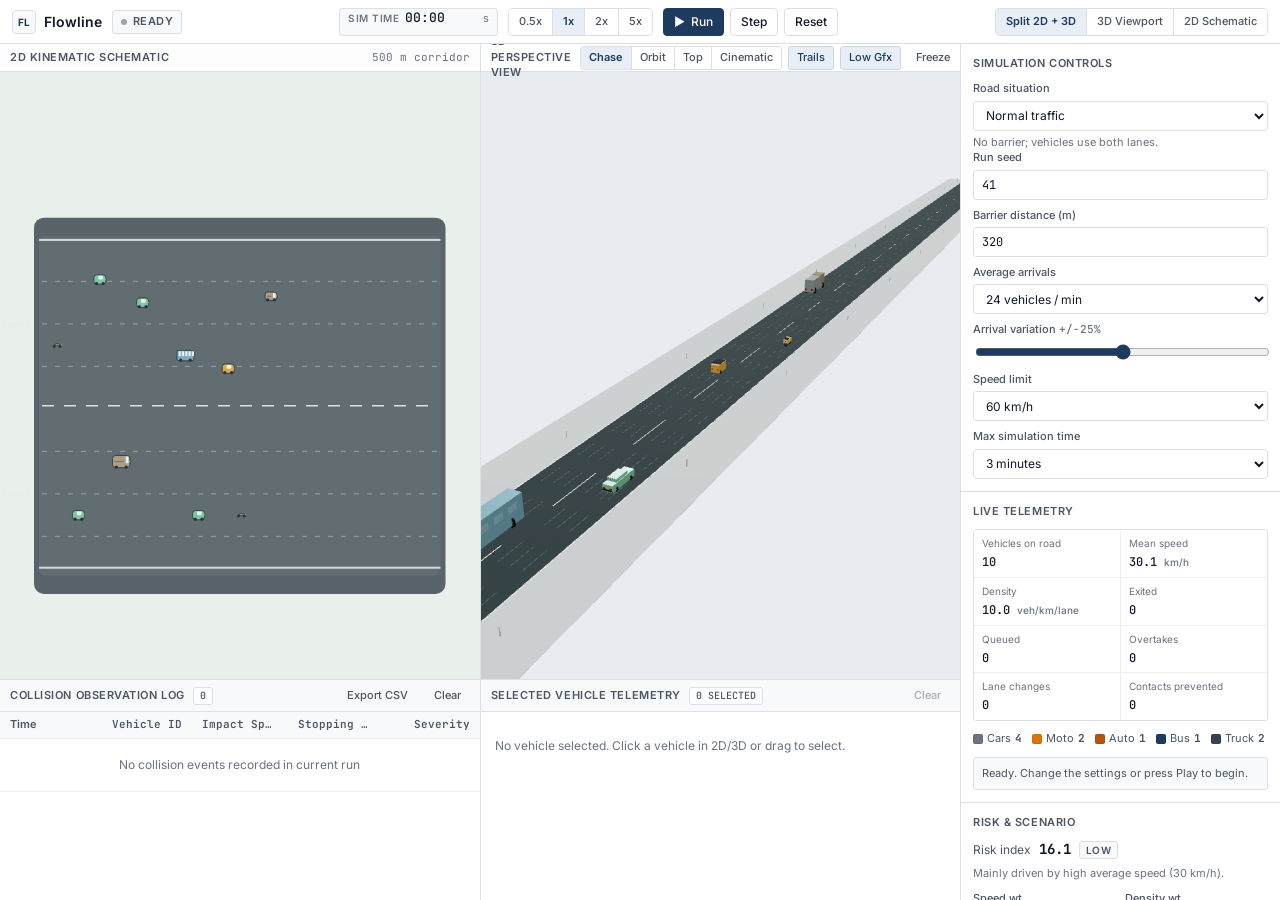
==== commit 7f94c4b4: "Restore natural 3D perspective with visual lane spacing Remove top-mode worldGroup Z stretch, defaul" ====
--- a/browser_app/index.html
+++ b/browser_app/index.html
@@ -73,9 +73,9 @@
               <span class="vp-title">3D PERSPECTIVE VIEW</span>
               <div class="vp-controls">
                 <div class="segmented segmented-sm scene-3d-controls" role="group" aria-label="3D camera mode">
-                  <button class="seg-btn" type="button" data-3d-mode="chase" aria-pressed="false">Chase</button>
+                  <button class="seg-btn is-active" type="button" data-3d-mode="chase" aria-pressed="true">Chase</button>
                   <button class="seg-btn" type="button" data-3d-mode="orbit" aria-pressed="false">Orbit</button>
-                  <button class="seg-btn is-active" type="button" data-3d-mode="top" aria-pressed="true">Top</button>
+                  <button class="seg-btn" type="button" data-3d-mode="top" aria-pressed="false">Top</button>
                   <button class="seg-btn" type="button" data-3d-mode="cinematic" aria-pressed="false">Cinematic</button>
                 </div>
                 <button class="btn btn-ghost-sm" type="button" data-3d-trails aria-pressed="true">Trails</button>
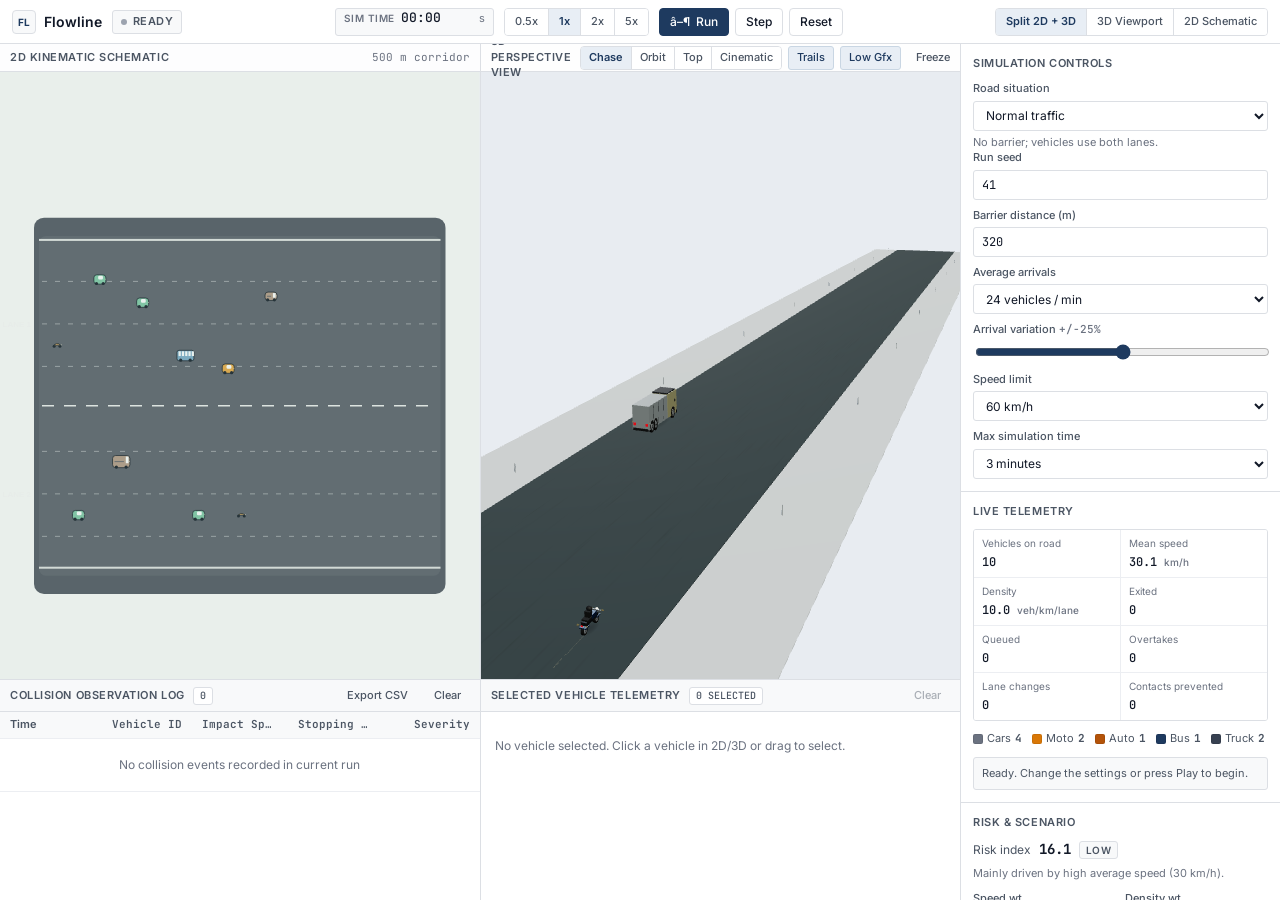
==== commit 4636a32f: "Add no-limit max simulation time option" ====
--- a/browser_app/index.html
+++ b/browser_app/index.html
@@ -180,7 +180,7 @@
             </select>
             <label class="field-label" for="microDuration">Max simulation time</label>
             <select class="field-select" id="microDuration">
-              <option value="60">1 minute</option><option value="180" selected>3 minutes</option><option value="300">5 minutes</option>
+              <option value="60">1 minute</option><option value="180" selected>3 minutes</option><option value="300">5 minutes</option><option value="0">No limit</option>
             </select>
           </section>
 
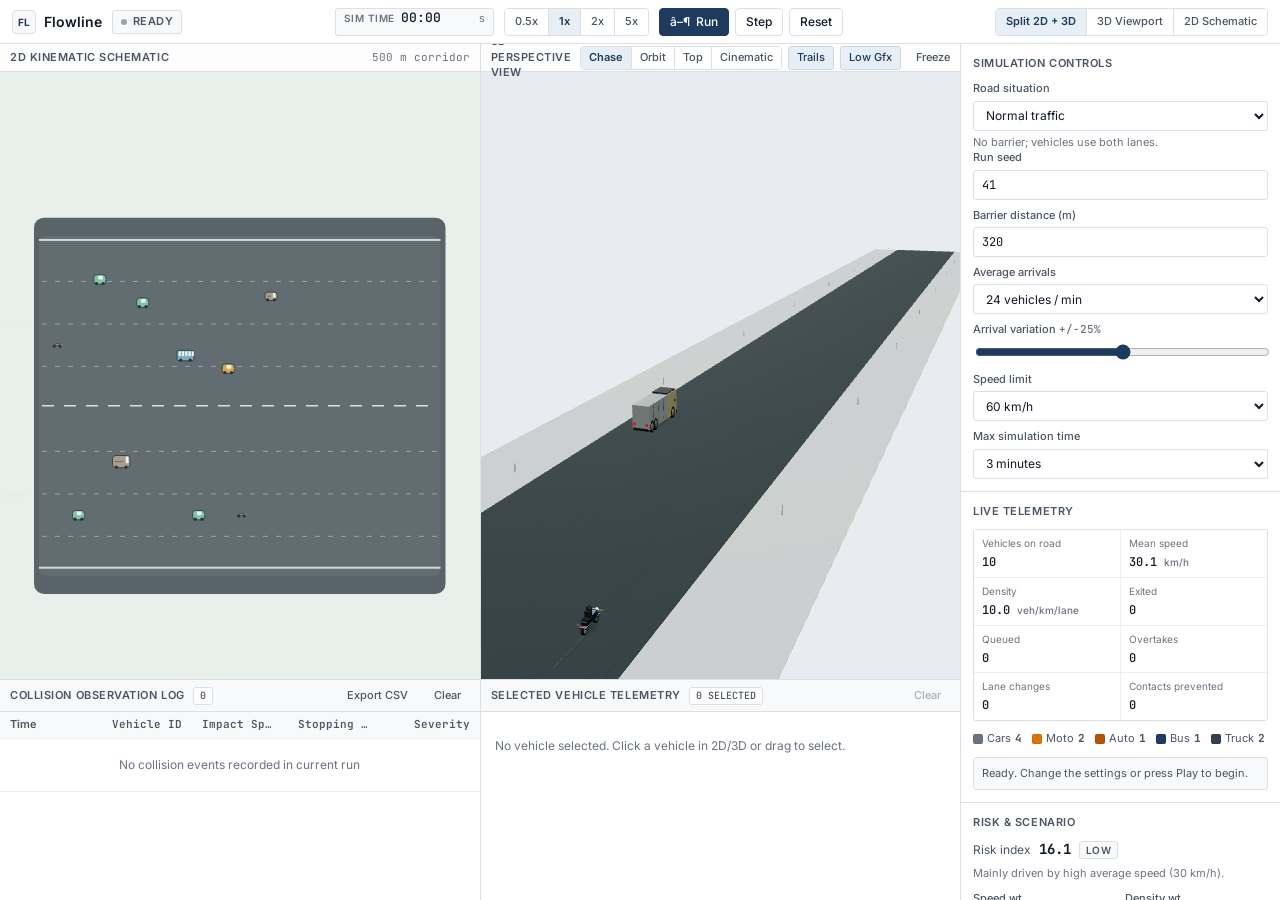
==== commit b9fc8680: "Add halt option to manual vehicle speed control" ====
--- a/browser_app/index.html
+++ b/browser_app/index.html
@@ -131,7 +131,7 @@
                 <div class="inspector-actions">
                   <label class="inline-field"><span>Requested speed</span>
                     <select id="microSelectedSpeedCap" class="field-select field-select-sm">
-                      <option value="20">20 km/h</option><option value="30">30 km/h</option><option value="40">40 km/h</option><option value="50">50 km/h</option><option value="60" selected>60 km/h</option><option value="70">70 km/h</option><option value="80">80 km/h</option><option value="90">90 km/h</option><option value="100">100 km/h</option><option value="110">110 km/h</option><option value="120">120 km/h</option>
+                      <option value="0">0 km/h (Halt)</option><option value="20">20 km/h</option><option value="30">30 km/h</option><option value="40">40 km/h</option><option value="50">50 km/h</option><option value="60" selected>60 km/h</option><option value="70">70 km/h</option><option value="80">80 km/h</option><option value="90">90 km/h</option><option value="100">100 km/h</option><option value="110">110 km/h</option><option value="120">120 km/h</option>
                     </select>
                   </label>
                   <button class="btn btn-secondary btn-sm" id="microApplySpeedCap" type="button" disabled>Apply</button>
